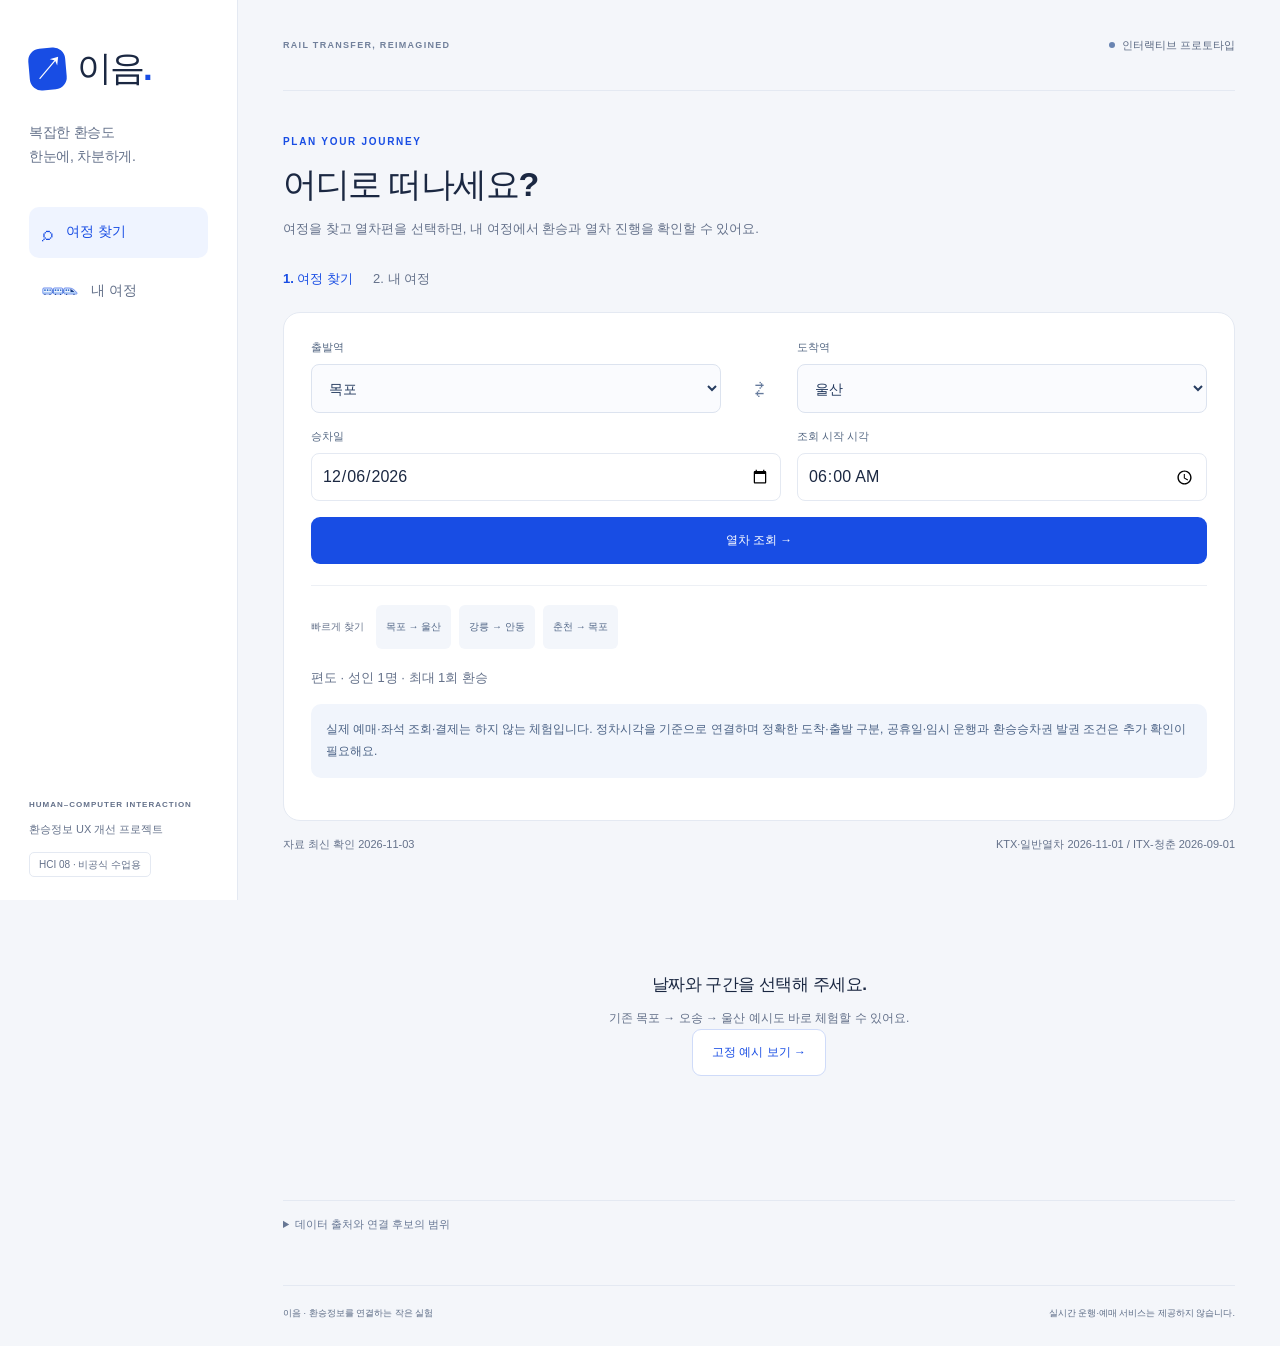
==== index.html @ 61025015 "Add rail transfer UX prototype" ====
<!doctype html>
<html lang="ko">
<head>
  <meta charset="utf-8">
  <meta name="viewport" content="width=device-width, initial-scale=1">
  <meta name="theme-color" content="#184de4">
  <title>이음 · 환승을 한눈에</title>
  <link rel="stylesheet" href="styles.css?v=20261103-gap-row">
</head>
<body>
  <a class="skip-link" href="#main">본문으로 건너뛰기</a>
  <div class="app-shell">
    <aside class="sidebar">
      <a class="brand" href="#search" aria-label="이음 여정 찾기 홈">
        <span class="brand-mark" aria-hidden="true">↗</span><span>이음<span class="brand-dot">.</span></span>
      </a>
      <p class="brand-description">복잡한 환승도<br>한눈에, 차분하게.</p>
      <nav class="navigation" aria-label="주요 메뉴">
        <a href="#search" data-nav="search"><span aria-hidden="true">⌕</span> 여정 찾기</a>
        <a href="#journey" data-nav="journey"><img class="train-nav-icon" src="assets/train.svg" alt="" width="36" height="18"> 내 여정</a>
      </nav>
      <div class="sidebar-footer"><span class="small-label">HUMAN–COMPUTER INTERACTION</span><p>환승정보 UX 개선 프로젝트</p><span class="project-tag">HCI 08 · 비공식 수업용</span></div>
    </aside>
    <div class="workspace">
      <header class="topbar"><span>RAIL TRANSFER, REIMAGINED</span><span class="prototype-label"><i aria-hidden="true"></i> 인터랙티브 프로토타입</span></header>
      <main id="main" tabindex="-1"></main>
      <footer class="page-footer"><span>이음 · 환승정보를 연결하는 작은 실험</span><span>실시간 운행·예매 서비스는 제공하지 않습니다.</span></footer>
    </div>
  </div>
  <div id="announcements" class="sr-only" role="status" aria-live="polite" aria-atomic="true"></div>
  <noscript><p>이 프로토타입은 JavaScript를 켜야 사용할 수 있습니다.</p></noscript>
  <script type="module" src="app.mjs?v=20261103-centered"></script>
</body>
</html>
---- styles.css ----
@charset "UTF-8";
:root{font-family:-apple-system,BlinkMacSystemFont,"Apple SD Gothic Neo","Noto Sans KR",sans-serif;color:#1b2842;background:#f4f6fa;font-synthesis:none;--blue:#184de4;--muted:#64718a;--border:#e4e9f2;--soft:#eff4ff}
*{box-sizing:border-box}body{margin:0}button,input,select{font:inherit}button,a,select{-webkit-tap-highlight-color:transparent}button,a{touch-action:manipulation}a{color:inherit;text-decoration:none}button{cursor:pointer}button:disabled,select:disabled{cursor:wait;opacity:.55}button:focus-visible,a:focus-visible,select:focus-visible,summary:focus-visible{outline:3px solid #eea321;outline-offset:4px}button{border:0}h1,h2,h3,p{margin:0}h1,h2,h3{word-break:keep-all}p{line-height:1.7}main:focus{outline:none}.sr-only{position:absolute;width:1px;height:1px;overflow:hidden;clip:rect(0,0,0,0);white-space:nowrap}.skip-link{position:fixed;left:12px;top:-100px;background:#fff;padding:14px;z-index:10}.skip-link:focus{top:12px}.app-shell{max-width:1600px;margin:auto;display:grid;grid-template-columns:238px minmax(0,1fr);min-height:100vh}.sidebar{padding:45px 29px 28px;background:#fff;border-right:1px solid var(--border);display:flex;flex-direction:column;position:sticky;top:0;height:100vh}.brand{display:flex;align-items:center;gap:11px;font-size:35px;font-weight:850;letter-spacing:-2px;width:max-content}.brand-mark{display:grid;place-items:center;background:var(--blue);color:white;width:37px;height:42px;border-radius:12px;font-size:32px;transform:rotate(-5deg);font-weight:500}.brand-dot{color:var(--blue)}.brand-description{color:var(--muted);font-size:14px;margin:29px 0 38px;letter-spacing:-.3px}.navigation{display:grid;gap:9px}.navigation a{display:flex;align-items:center;gap:13px;font-size:14px;font-weight:650;padding:15px 13px;border-radius:10px;min-height:49px;white-space:nowrap;color:#64718a}.navigation a span{font-size:21px;line-height:1}.navigation a[aria-current]{background:var(--soft);color:var(--blue)}.navigation a:hover{background:#f5f7fc}.sidebar-footer{margin-top:auto}.small-label{font-size:11px;letter-spacing:1.3px;font-weight:650;color:var(--muted)}.sidebar-footer .small-label{font-size:8px;letter-spacing:1px}.sidebar-footer p{font-size:11px;margin:9px 0 15px;color:var(--muted)}.project-tag{font-size:10px;padding:6px 9px;border:1px solid var(--border);border-radius:5px;color:var(--muted)}.workspace{padding:0 45px;min-width:0}.topbar{height:91px;display:flex;justify-content:space-between;align-items:center;border-bottom:1px solid var(--border);font-size:9px;font-weight:650;letter-spacing:1.3px;color:#71809b}.prototype-label{display:flex;align-items:center;gap:7px;letter-spacing:0;font-size:11px;color:#5c6a83;font-weight:500}.prototype-label i{height:6px;width:6px;background:#6984b1;border-radius:50%}main{padding:42px 0 35px;max-width:1100px;margin:auto}.eyebrow{font-size:10px;letter-spacing:1.7px;color:var(--blue);font-weight:750;margin-bottom:12px}h1{font-size:34px;font-weight:750;letter-spacing:-1.5px;line-height:1.3}.page-heading>p:last-child{font-size:13px;color:var(--muted);margin-top:12px}.page-heading{margin-bottom:30px}.scenario-bar{background:#eaf0ff;border:1px solid #dfe7ff;padding:13px 17px;border-radius:12px;display:flex;justify-content:space-between;align-items:center;gap:12px;margin-bottom:24px}.scenario-bar>div:first-child{display:flex;gap:8px;align-items:center}.scenario-bar strong{font-size:12px;font-weight:650;white-space:nowrap}.scenario-help{font-size:10px;color:#5f719c}.scenario-dot{width:6px;height:6px;border-radius:100%;background:var(--blue)}.segmented{display:flex;gap:4px;background:#dfe7fb;border-radius:8px;padding:4px;flex-shrink:0}.segmented button{font-size:11px;min-height:35px;padding:8px 13px;color:#536583;background:transparent;border-radius:6px;white-space:nowrap}.segmented button[aria-pressed=true]{background:#fff;box-shadow:0 1px 4px #172e6812;color:var(--blue);font-weight:700}.journey-layout{display:grid;grid-template-columns:minmax(0,1.9fr) minmax(235px,1fr);gap:22px;align-items:start}.card{background:#fff;border:1px solid var(--border);border-radius:17px;padding:27px}.card-top{display:flex;justify-content:space-between;align-items:center;gap:10px}.badge{display:inline-flex;align-items:center;min-height:25px;font-size:10px;font-weight:650;border-radius:5px;padding:5px 8px;line-height:1.3}.badge-blue{background:#edf3ff;color:var(--blue)}.badge-neutral{background:#f0f3f7;color:#5a6981}.badge-amber{color:#8b5700;background:#fff3d8}.muted{color:var(--muted)}.small{font-size:11px}.journey-title{margin-top:29px}.journey-title h2{font-size:29px;letter-spacing:-1px;font-weight:750;display:flex;gap:17px;align-items:center}.journey-title h2 span{font-size:23px;font-weight:400;color:#9baac4}.journey-title p{font-size:12px;color:var(--muted);margin-top:7px}.rail-progress{display:flex;justify-content:space-between;position:relative;margin:34px 4px 0;height:82px}.rail-track,.rail-complete{position:absolute;left:6%;right:6%;height:3px;background:#e4eaf5;top:32px}.rail-complete{right:21%;background:var(--blue)}.rail-stop{position:relative;width:15%;display:flex;flex-direction:column;align-items:center;gap:10px;font-size:10px;color:#64718a}.rail-stop span{white-space:nowrap;font-variant-numeric:tabular-nums}.rail-stop i{width:9px;height:9px;background:#fff;border:2px solid #c6d0e4;border-radius:50%;z-index:1}.rail-stop.done i{background:var(--blue);border-color:var(--blue)}.rail-stop.current i{box-shadow:0 0 0 5px #e2ebff}.rail-stop strong{color:#526079;font-size:11px;font-weight:600}.moving-train{position:absolute;top:20px;left:76%;background:var(--blue);color:white;display:grid;place-items:center;width:26px;height:26px;border:3px solid #fff;border-radius:50%;font-size:17px}.current-position{background:#f6f8fc;display:flex;align-items:center;justify-content:center;gap:7px;font-size:10px;padding:9px;border-radius:7px;color:#3c567e}.current-position>span:last-child{margin-left:9px;font-size:9px;color:#7c8aa2}.pulse{width:5px;height:5px;border-radius:50%;background:var(--blue)}.section-heading{display:flex;justify-content:space-between;align-items:center;gap:10px;margin-top:29px}.section-heading h3{font-size:14px}.time-comparison{display:grid;grid-template-columns:1fr auto 1fr;align-items:center;gap:17px;margin:24px 0}.time-comparison>div{display:flex;flex-direction:column}.time-comparison .small-label{font-size:10px;letter-spacing:0;color:#66768f}.time{font-size:34px;line-height:1.4;letter-spacing:-1px;font-weight:700;font-variant-numeric:tabular-nums;margin-top:4px}.time-divider{font-size:20px;color:#a1aec4}.time-caption,.change-label{font-size:9px;color:#77839a;white-space:nowrap}.changed{color:#a56504}.change-label{color:#97631b}.gap-panel{background:var(--soft);border-radius:11px;padding:18px 16px;display:flex;align-items:center;justify-content:space-between;gap:9px}.gap-panel>div>span{font-size:12px;color:#264fbb;font-weight:650}.gap-panel p{font-size:9px;color:#6178a6;margin-top:5px}.gap-panel>strong{font-size:38px;font-weight:750;color:var(--blue);line-height:1.2;letter-spacing:-1.5px;white-space:nowrap;font-variant-numeric:tabular-nums}.gap-panel small{font-size:13px;margin-left:3px;font-weight:550}.inline-info{display:flex;gap:9px;align-items:flex-start;margin:18px 0 22px;color:#61718c}.inline-info>span{font-size:15px;line-height:1.65}.inline-info p{font-size:10px;line-height:1.8}.button{display:inline-flex;justify-content:center;align-items:center;gap:15px;border-radius:9px;font-size:12px;font-weight:600;min-height:47px;padding:13px 19px;transition:background .15s}.button.primary{background:var(--blue);color:white}.button.primary:hover{background:#123fbd}.button.outline{background:#fff;color:var(--blue);border:1px solid #cfdbf9}.button.outline:hover{background:var(--soft)}.button>span[aria-hidden]{font-size:17px}.wide{width:100%}.data-note{font-size:9px;color:#78859b;text-align:center;margin-top:13px}.journey-aside{display:grid;gap:20px}.next-card{position:relative;overflow:hidden;padding:26px 23px}.next-icon{color:var(--blue);background:#edf3ff;width:42px;height:42px;border-radius:13px;display:grid;place-items:center;font-size:28px;margin:22px 0 17px}.next-card h2,.explore-card h2{font-size:21px;line-height:1.5;letter-spacing:-.7px;font-weight:700}.next-card>p{font-size:11px;margin:13px 0 22px;color:var(--muted)}.fact-row{display:flex;justify-content:space-between;font-size:11px;padding:12px 0;border-top:1px solid #edf0f6;gap:8px}.fact-row>span{color:var(--muted)}.fact-row strong{font-size:11px;color:#344666;white-space:nowrap}.fact-row small{font-size:9px;color:var(--muted);font-weight:400}.text-link{display:inline-flex;align-items:center;font-size:11px;color:var(--blue);font-weight:650;min-height:42px}.text-link:hover{text-decoration:underline}.next-card>.text-link{margin-top:7px}.explore-card{background:#e9eef8;border-radius:15px;padding:25px 23px}.explore-card .small-label{font-size:8px;letter-spacing:1.2px;color:#60769d}.explore-card h2{margin:13px 0 10px;font-size:19px}.explore-card p{font-size:11px;color:#5e7192;margin-bottom:19px}.explore-card .button{font-size:11px;width:100%;background:transparent;border-color:#c4d0e6}.page-footer{border-top:1px solid var(--border);display:flex;justify-content:space-between;gap:12px;padding:21px 0 25px;font-size:9px;color:#7d8aa0}.back-link{display:inline-flex;align-items:center;min-height:40px;color:#60718e;font-size:12px;margin:-15px 0 19px}.back-link:hover{color:var(--blue)}.detail-layout{display:grid;grid-template-columns:minmax(0,1.45fr) minmax(275px,1fr);gap:22px;align-items:start}.detail-layout>aside{display:grid;gap:20px}.detail-title{font-size:24px;letter-spacing:-1px;margin:25px 0 9px}.detail-title span{color:#a7b5ca;margin:0 8px}.platform-path{display:flex;flex-direction:column;gap:12px;background:#f8faff;border-radius:11px;padding:24px;margin:25px 0}.platform-path>div{display:grid;grid-template-columns:31px 1fr;column-gap:12px;align-items:center}.platform-path>div>span{font-size:10px;border:1px solid #cddbf8;border-radius:50%;display:grid;place-items:center;width:30px;height:30px;grid-row:span 2;color:var(--blue);background:white}.platform-path strong{font-size:13px}.platform-path small{font-size:10px;margin-top:4px;color:var(--muted)}.path-arrow{font-size:13px;color:#a8bbdf;margin-left:11px}.movement-heading{display:flex;justify-content:space-between;align-items:center;margin-bottom:13px}.movement-heading h3{font-size:14px}.movement-options{width:max-content;margin-bottom:15px}.movement-options button{min-height:38px}.movement-panel{background:#f4f6fa;border:1px solid #e2e8f2;border-radius:11px;padding:17px;display:flex;align-items:flex-start;gap:12px;margin-bottom:25px}.movement-panel.known{background:#f0f5ff;border-color:#dae5ff}.movement-symbol{border:1px solid #a6b4ca;border-radius:50%;display:grid;place-items:center;width:23px;height:23px;flex-shrink:0;font-size:13px;color:#657998}.movement-panel strong{font-size:13px}.movement-panel p{font-size:11px;color:var(--muted);margin-top:7px}.compact-time h2{font-size:15px}.compact-time .time{font-size:30px}.compact-time .gap-panel{flex-wrap:wrap}.compact-time .gap-panel>strong{font-size:32px}.facility-card h2{font-size:20px;margin:15px 0 12px;line-height:1.45;letter-spacing:-.5px}.facility-card>p{font-size:11px;color:var(--muted)}.checklist{list-style:none;padding:0;margin:20px 0;font-size:11px;color:#4b5e7c;display:grid;gap:14px}.checklist li:before{content:'·';color:var(--blue);font-weight:900;margin-right:9px}.facility-card .facility-note{font-size:10px;background:#f5f7fb;padding:12px;border-radius:7px}.network-intro{display:flex;align-items:center;gap:12px;margin-bottom:22px}.network-intro p{font-size:11px;color:var(--muted)}.network-number{margin-left:auto;font-size:26px;font-weight:750;white-space:nowrap;letter-spacing:-1px}.network-number small{font-size:11px;margin-left:5px;font-weight:500;letter-spacing:0;color:var(--muted)}.search-card{padding:26px}.search-card form{display:grid;grid-template-columns:minmax(0,1fr) 40px minmax(0,1fr) 135px;gap:12px;align-items:end}.station-field label{display:block;font-size:11px;font-weight:650;margin-bottom:9px;color:#566984}.station-field select{width:100%;min-height:49px;padding:10px 32px 10px 13px;border:1px solid #dce3ef;border-radius:8px;background:#fafbfe;color:#263c60;font-size:14px}.swap-button{height:46px;font-size:22px;color:#657a9c;background:none;border-radius:8px}.swap-button:hover{background:var(--soft)}.search-button{min-height:49px}.quick-routes{display:flex;gap:8px;align-items:center;flex-wrap:wrap;margin-top:21px;padding-top:19px;border-top:1px solid #edf0f5}.quick-routes>span{font-size:10px;color:var(--muted);margin-right:4px}.quick-routes button{min-height:35px;border-radius:6px;background:#f3f6fb;padding:8px 10px;font-size:10px;color:#526787}.quick-routes button:hover{background:#eaf0ff}.form-error{font-size:12px;color:#b12e37}.form-error:not(:empty){margin-top:17px}.search-empty{display:flex;flex-direction:column;align-items:center;justify-content:center;min-height:290px;text-align:center;padding:35px 15px}.search-empty>span{font-size:43px;color:#94a9cf;margin-bottom:15px}.search-empty h2{font-size:17px;font-weight:650;letter-spacing:-.5px}.search-empty p{font-size:12px;color:var(--muted);margin-top:12px}.source-info{border-top:1px solid var(--border);margin-top:30px;color:#677794;font-size:11px}.source-info summary{cursor:pointer;min-height:49px;padding:16px 0;font-weight:550}.source-info>div{padding:2px 0 15px;display:grid;gap:12px}.source-info a{color:var(--blue);text-decoration:underline}.loading-state{min-height:260px;display:grid;place-items:center;font-size:13px;color:var(--muted)}.load-error{margin-top:24px}.load-error h2{font-size:19px}.load-error p{font-size:12px;color:var(--muted);margin:15px 0}.results-heading{display:flex;justify-content:space-between;align-items:center;margin:30px 0 18px;gap:12px}.results-heading h2{font-size:17px}.results-heading h2 span{color:var(--blue);margin-left:5px}.results-heading p{font-size:10px;color:var(--muted)}#results{scroll-margin-top:20px}.result-grid{display:grid;grid-template-columns:1fr 1fr;gap:16px}.result-card{background:white;border:1px solid var(--border);border-radius:13px;padding:21px}.result-meta{display:flex;align-items:center;justify-content:space-between;gap:8px}.verification{font-size:10px;color:#758198}.result-path{display:flex;gap:12px;align-items:center;margin:23px 0 16px;min-height:42px}.result-path>strong{font-size:17px;letter-spacing:-.5px}.result-path>span{color:#aab8ce}.result-path .transfer-station{color:var(--blue);font-size:16px;position:relative}.transfer-station small{display:block;font-size:9px;font-weight:500;margin-top:5px;color:#7386ad}.result-lines{font-size:10px;color:#536d98}.result-lines span{margin:0 5px;color:#a3b0c6}.result-bottom{display:flex;justify-content:space-between;gap:8px;align-items:center;border-top:1px solid #edf1f8;margin-top:15px;padding-top:7px}.result-bottom>span{font-size:9px;color:#7a8aa4}.load-more{display:flex;margin:25px auto 0}.load-more span{font-size:10px;color:var(--muted);font-weight:400}.candidate-banner{background:#eaf0ff;border:1px solid #dce6ff;border-radius:12px;padding:20px;margin-bottom:24px}.candidate-banner>strong{font-size:12px;color:#526990;margin-left:12px}.candidate-banner>p{font-size:11px;color:#61759a;margin-top:10px}.candidate-legs{max-width:760px}.candidate-leg .section-heading{margin-top:0}.candidate-leg h2{font-size:22px}.leg-endpoints{display:flex;gap:25px;align-items:center;margin:25px 0}.leg-endpoints>div{display:flex;flex-direction:column;gap:8px;flex:1}.leg-endpoints>span{color:#b0bed3;font-size:23px}.leg-endpoints>div>span{font-size:10px;color:var(--muted)}.leg-endpoints strong{font-size:23px;letter-spacing:-.6px}.leg-endpoints time{font-size:18px;color:#446696;font-variant-numeric:tabular-nums}.stop-list{border-top:1px solid var(--border);font-size:12px}.stop-list summary{cursor:pointer;min-height:45px;padding:15px 0;color:#536b91}.stop-list ol{padding:0;list-style:none;border-left:2px solid #dce6f8;margin:9px 7px 25px}.stop-list li{position:relative;display:flex;justify-content:space-between;padding:8px 15px;font-size:11px}.stop-list li:before{content:'';height:6px;width:6px;border:2px solid #8ca9dc;border-radius:50%;background:white;position:absolute;left:-6px;top:12px}.stop-list li span{font-variant-numeric:tabular-nums;color:#6b7d98}.source-facts{font-size:10px;color:#76839a;margin:0;border-top:1px solid var(--border);padding-top:17px;display:grid;gap:9px}.source-facts>div{display:flex;gap:13px}.source-facts dt{flex-shrink:0;color:#5d6d88}.source-facts dd{margin:0;overflow-wrap:anywhere}.connection-divider{display:flex;align-items:center;gap:12px;padding:19px 25px;font-size:11px;color:#6c7f9e;flex-wrap:wrap}.connection-divider>span:first-child{font-size:20px;color:#90a7cd}.connection-divider strong{color:#416298}
@media(min-width:1450px){.workspace{padding:0 65px}main{padding-top:48px}.journey-layout{gap:26px}.card{padding:32px}.time{font-size:39px}.gap-panel>strong{font-size:44px}}
@media(max-width:1170px){.app-shell{grid-template-columns:195px minmax(0,1fr)}.sidebar{padding:37px 20px 25px}.workspace{padding:0 28px}.scenario-help{display:none}.journey-layout{grid-template-columns:minmax(0,1.8fr) minmax(205px,1fr);gap:16px}.card{padding:22px}.next-card,.explore-card{padding:23px 18px}.time{font-size:30px}.time-comparison{gap:12px}.time-caption,.change-label{font-size:8px}.gap-panel{padding:16px 13px}.gap-panel p{font-size:8px}.gap-panel>strong{font-size:34px}.journey-title h2{font-size:26px}.detail-layout{grid-template-columns:minmax(0,1.3fr) minmax(240px,1fr);gap:16px}.search-card form{grid-template-columns:minmax(0,1fr) 30px minmax(0,1fr)}.search-button{grid-column:1/-1}.network-intro{gap:9px}.network-intro p{font-size:10px}.result-card{padding:18px}.result-path{gap:8px}.result-path>strong{font-size:16px}.result-bottom{align-items:flex-start;flex-direction:column;gap:0}}
@media(max-width:900px){.journey-layout,.detail-layout{grid-template-columns:1fr}.journey-aside{grid-template-columns:1fr 1fr;gap:16px}.journey-title h2{font-size:29px}.time{font-size:39px}.time-caption,.change-label{font-size:10px}.time-comparison{gap:25px}.gap-panel p{font-size:10px}.gap-panel>strong{font-size:41px}.detail-layout>aside{grid-template-columns:1fr 1fr;align-items:start}.compact-time .time{font-size:25px}.compact-time .time-comparison{gap:8px}.compact-time .time-caption,.compact-time .change-label{white-space:normal;font-size:8px}.compact-time .gap-panel p{font-size:8px}.detail-title{font-size:26px}.network-intro{flex-wrap:wrap}.network-intro p{order:3;width:100%;font-size:11px}.network-number{font-size:24px}.page-footer{flex-direction:column;gap:5px}.result-grid{grid-template-columns:1fr}.result-bottom{flex-direction:row;align-items:center}.result-path{gap:20px}.result-path>strong{font-size:20px}}
@media(max-width:650px){.app-shell{display:block}.sidebar{position:static;height:auto;padding:22px 21px 0;border-right:0;border-bottom:1px solid var(--border)}.brand{font-size:29px;gap:9px}.brand-mark{width:29px;height:33px;border-radius:9px;font-size:25px}.brand-description,.sidebar-footer{display:none}.navigation{display:flex;gap:17px;margin-top:19px}.navigation a{padding:12px 1px 14px;border-radius:0;background:none!important;min-height:46px;font-size:12px;border-bottom:2px solid transparent;gap:7px}.navigation a[aria-current]{border-bottom-color:var(--blue)}.navigation a span{font-size:17px}.workspace{padding:0 19px}.topbar{height:50px;border-bottom:0;gap:10px}.topbar>span:first-child{font-size:7px;letter-spacing:.8px}.prototype-label{font-size:9px}.prototype-label i{width:5px;height:5px}main{padding:19px 0 28px}h1{font-size:29px;letter-spacing:-1.2px}.eyebrow{font-size:9px;margin-bottom:9px}.page-heading{margin-bottom:23px}.page-heading>p:last-child{font-size:12px;margin-top:10px}.scenario-bar{flex-direction:column;align-items:stretch;padding:14px;gap:12px;margin-bottom:18px}.scenario-bar>div:first-child{justify-content:flex-start}.scenario-bar strong{font-size:11px}.scenario-help{display:inline;font-size:9px;margin-left:auto}.scenario-bar .segmented{width:100%}.scenario-bar .segmented button{flex:1;min-height:38px;font-size:11px}.card{padding:22px 19px;border-radius:14px}.journey-layout{gap:18px}.journey-title{margin-top:23px}.journey-title h2{font-size:28px}.journey-title p{font-size:11px}.rail-progress{margin-top:29px}.rail-stop{font-size:9px}.rail-stop strong{font-size:10px}.section-heading{margin-top:25px}.section-heading h3{font-size:13px}.badge{font-size:9px}.time-comparison{gap:17px;margin:21px 0}.time{font-size:34px}.time-caption,.change-label{font-size:8px;white-space:normal}.time-comparison .small-label{font-size:10px}.gap-panel{padding:16px 13px}.gap-panel>div>span{font-size:11px}.gap-panel p{font-size:8px;max-width:190px}.gap-panel>strong{font-size:37px}.gap-panel small{font-size:12px}.inline-info{margin:16px 0 19px}.inline-info p{font-size:10px}.button{min-height:48px;font-size:12px}.data-note{font-size:8px;line-height:1.8}.journey-aside{grid-template-columns:1fr}.next-card{display:none}.explore-card{padding:22px;position:relative}.explore-card h2{font-size:19px}.explore-card h2 br{display:none}.explore-card p{font-size:11px}.explore-card .button{width:auto;min-height:44px}.page-footer{font-size:8px;padding-top:17px}.detail-layout>aside{grid-template-columns:1fr}.detail-title{font-size:22px;letter-spacing:-.8px}.detail-title span{margin:0 3px}.detail-layout{gap:18px}.compact-time .time{font-size:34px}.compact-time .time-comparison{gap:17px}.compact-time .gap-panel{flex-wrap:nowrap}.compact-time .gap-panel>strong{font-size:37px}.compact-time .time-caption,.compact-time .change-label{font-size:9px}.facility-card h2 br{display:none}.facility-card h2{font-size:19px}.platform-path{padding:21px;margin:21px 0}.back-link{margin:-8px 0 15px;min-height:40px;font-size:11px}.network-intro{margin-bottom:18px}.network-intro p{font-size:10px}.search-card{padding:19px 15px}.search-card form{gap:8px;grid-template-columns:minmax(0,1fr) 29px minmax(0,1fr)}.station-field select{padding-left:10px;font-size:13px}.quick-routes{gap:6px;margin-top:17px;padding-top:15px}.quick-routes>span{width:100%;margin-bottom:2px}.quick-routes button{font-size:10px;min-height:38px}.results-heading{margin-top:25px;align-items:flex-start}.results-heading h2{font-size:16px}.results-heading p{font-size:9px}.result-card{padding:20px 18px}.result-path{gap:14px}.result-path>strong{font-size:18px}.result-path .transfer-station{font-size:17px}.result-bottom>span{font-size:8px}.text-link{font-size:10px;min-height:44px}.search-empty{min-height:260px}.search-empty h2{font-size:16px}.search-empty p{font-size:11px}.source-info{font-size:10px}.source-info summary{line-height:1.7;min-height:48px}.candidate-banner{padding:17px}.candidate-banner>strong{display:block;margin:12px 0 0;font-size:11px}.candidate-banner>p{font-size:10px}.candidate-leg h2{font-size:21px}.leg-endpoints{gap:15px}.leg-endpoints strong{font-size:21px}.leg-endpoints time{font-size:15px}.leg-endpoints>div>span{font-size:9px}.connection-divider{padding:16px 13px;gap:9px;font-size:10px}.source-facts>div{flex-direction:column;gap:5px}.movement-options button{min-height:42px}}
.skip-link{opacity:0;pointer-events:none}.skip-link:focus{opacity:1;pointer-events:auto}
.gap-panel p,.data-note,.inline-info p,.time-caption,.change-label{font-size:11px}
.compact-time .gap-panel p,.compact-time .time-caption,.compact-time .change-label{font-size:11px}
.time-caption,.data-note,.verification,.result-bottom>span,.page-footer,.source-facts,.stop-list li span,.current-position>span:last-child{color:#5b6b85}
.gap-panel p{color:#526b98}
.segmented button,.scenario-bar .segmented button,.quick-routes button{min-height:44px}
@media(max-width:650px){.gap-panel p{max-width:180px}.scenario-help{display:none}.result-bottom>span{font-size:10px}.quick-routes button{font-size:11px}.quick-routes>span{font-size:11px}.source-info{font-size:11px}.current-position{font-size:11px}.current-position>span:last-child{font-size:10px}.rail-stop strong{font-size:11px}}
@media(prefers-reduced-motion:reduce){*,*:before,*:after{scroll-behavior:auto!important;transition:none!important}}

/* 오송역 공식 편의시설 자료 */
.facility-entry { margin: 0 0 16px; }
.next-card > .text-link { display: flex; }
.station-context { display:flex; align-items:center; justify-content:space-between; gap:20px; background:#eaf0ff; border:1px solid #dce6ff; border-radius:14px; padding:22px; }
.station-context p { font-size:11px; color:#526b91; margin-top:10px; }
.context-time { display:flex; align-items:center; gap:13px; flex-wrap:wrap; justify-content:flex-end; }
.context-time>span { font-size:11px; color:#526b91; }
.context-time strong { font-size:31px; color:var(--blue); letter-spacing:-1px; }
.context-time small { font-size:12px; margin-left:3px; }
.context-time a { font-size:11px; color:var(--blue); min-height:44px; display:flex; align-items:center; }
.facility-intro { margin:18px 0 24px; max-width:820px; }
.facility-controls { display:flex; align-items:center; justify-content:space-between; gap:18px; padding:17px 0; border-top:1px solid var(--border); border-bottom:1px solid var(--border); }
.facility-tabs { display:flex; gap:6px; flex-wrap:wrap; }
.facility-tabs button { background:transparent; color:#526783; border-radius:8px; min-height:44px; padding:10px 15px; font-size:12px; }
.facility-tabs button[aria-pressed=true] { background:var(--blue); color:white; font-weight:650; }
.floor-field { display:flex; align-items:center; gap:9px; flex-shrink:0; }
.floor-field label { font-size:12px; color:var(--muted); }
.floor-field select { min-height:44px; border:1px solid #d8e1f0; border-radius:8px; background:white; padding:8px 11px; font-size:12px; color:#354c71; }
.facility-results-header { display:flex; align-items:center; justify-content:space-between; gap:15px; margin:25px 0 17px; }
.facility-results-header h2 { font-size:17px; }
.facility-results-header h2 span { color:var(--blue); margin-left:7px; }
.facility-results-header>span { font-size:10px; color:#60718a; }
.facility-grid { display:grid; grid-template-columns:repeat(2,minmax(0,1fr)); gap:18px; }
.station-facility { display:flex; flex-direction:column; padding:24px; }
.facility-top { display:flex; align-items:center; justify-content:space-between; gap:12px; margin-bottom:19px; }
.facility-icon { width:39px; height:39px; border-radius:11px; background:#edf3ff; color:var(--blue); display:grid; place-items:center; font-size:24px; font-weight:600; }
.location-unknown .facility-icon { background:#f0f3f7; color:#677d9b; font-size:17px; }
.station-facility h2 { font-size:19px; letter-spacing:-.5px; }
.facility-location { font-size:13px; color:#264fbb; margin:9px 0 19px; font-weight:550; }
.location-unknown .facility-location { color:#5b6d89; font-weight:400; }
.facility-facts { display:grid; gap:12px; margin:0 0 18px; padding-top:17px; border-top:1px solid #edf0f7; font-size:11px; }
.facility-facts>div { display:grid; grid-template-columns:85px 1fr; gap:12px; }
.facility-facts dt { color:#5b6b85; }
.facility-facts dd { margin:0; line-height:1.7; color:#435773; }
.facility-extra { background:#f5f7fb; font-size:11px; color:#5b6b85; border-radius:8px; padding:12px; margin-bottom:17px; }
.facility-actions { display:flex; align-items:center; justify-content:space-between; gap:10px; margin-top:auto; }
.facility-actions .button { font-size:11px; min-height:44px; padding:10px 14px; }
.no-photo { font-size:11px; color:#64748c; }
.facility-checked { font-size:10px; color:#64748c; margin-top:15px; }
.additional-source { margin-top:5px; }
.facility-no-results { grid-column:1/-1; padding:40px 25px; text-align:center; }
.facility-no-results h2 { font-size:17px; margin-bottom:12px; }
.facility-no-results p { font-size:12px; color:var(--muted); }
#facility-photo { border:0; border-radius:17px; padding:29px; width:min(750px,calc(100vw - 32px)); max-height:90vh; overflow:auto; color:#1b2842; box-shadow:0 20px 90px #15274944; }
#facility-photo::backdrop { background:#14223c99; }
.photo-close { position:absolute; top:12px; right:12px; width:44px; height:44px; border-radius:50%; background:#edf1f9; color:#445d85; font-size:25px; }
#photo-title { font-size:23px; padding-right:35px; margin:12px 0 9px; }
.photo-location { font-size:13px; color:#526b91; }
.facility-photo-image { min-height:150px; background:#f4f6fa; border-radius:10px; padding:12px; display:grid; place-items:center; margin:20px 0 15px; }
.facility-photo-image img { max-width:100%; max-height:52vh; width:auto; height:auto; display:block; }
.facility-photo-image img[hidden] { display:none; }
.photo-caption,.photo-fallback { font-size:11px; color:#5b6b85; line-height:1.8; }
.photo-fallback[hidden] { display:none; }
#station-map { scroll-margin-top:20px; margin:0 0 30px; }
.map-heading { display:flex; align-items:center; justify-content:space-between; gap:12px; margin-bottom:20px; }
.map-heading .eyebrow { font-size:9px; margin-bottom:8px; }
.map-heading h2 { font-size:23px; letter-spacing:-.7px; }
.map-floor-tabs { display:flex; gap:8px; padding-bottom:15px; border-bottom:1px solid var(--border); }
.map-floor-tabs button { min-height:46px; min-width:65px; border-radius:9px; color:#435878; background:#edf1f8; font-weight:650; }
.map-floor-tabs button[aria-pressed=true] { color:white; background:var(--blue); }
.map-category-tabs { display:flex; flex-wrap:wrap; gap:7px; padding:12px 0; }
.map-category-tabs button { min-height:44px; border:1px solid #dbe3ef; border-radius:22px; padding:9px 15px; background:white; color:#52617a; font-size:12px; }
.map-category-tabs button[aria-pressed=true] { border-color:var(--blue); background:#edf3ff; color:var(--blue); font-weight:650; }
.map-toolbar { display:flex; flex-wrap:wrap; align-items:center; justify-content:space-between; gap:10px; margin:0 0 12px; }
.map-toolbar p { color:#66758c; font-size:12px; }
.map-toolbar strong { color:#243a61; }
.map-toolbar>div { display:flex; align-items:center; gap:7px; }
.map-toolbar button { min-width:44px; min-height:44px; background:#f0f3f9; color:#2b4571; border-radius:8px; font-size:22px; }
.map-toolbar button:last-child { font-size:11px; padding:8px 10px; }
.map-toolbar button:disabled { cursor:default; }
.map-toolbar span { font-size:12px; min-width:25px; text-align:center; color:#52617a; }
.photo-map-layout { display:grid; grid-template-columns:minmax(0,1.6fr) minmax(220px,1fr); gap:20px; align-items:start; }
.photo-map-viewport { width:100%; aspect-ratio:470 / 500; overflow:auto; border:1px solid #cfd9ea; border-radius:13px; background:#f7f9fd; position:relative; }
.photo-map-viewport:focus-visible { outline:3px solid #eea321; outline-offset:3px; }
.photo-map-canvas { aspect-ratio:470 / 500; position:relative; overflow:hidden; }
.station-schematic { display:block; width:100%; height:100%; pointer-events:none; }
.map-pin { position:absolute; transform:translate(-50%,-50%); border:3px solid white; border-radius:50% 50% 50% 8px; background:#1655db; color:white; width:44px; height:44px; min-width:44px; min-height:44px; box-shadow:0 2px 7px #10274b66; z-index:1; font-size:19px; display:grid; place-items:center; }
.map-pin span { pointer-events:none; }
.map-pin[aria-pressed=true] { background:#102f88; outline:4px solid #efb348; outline-offset:2px; z-index:3; }
.map-pin.is-cluster { border-radius:50%; background:#254266; font-size:18px; font-weight:750; }
.map-pin:not(.is-cluster) span { font-size:16px; font-weight:700; }
.map-pin-label { position:absolute; bottom:calc(100% + 10px); left:50%; transform:translateX(-50%); white-space:nowrap; background:#173c75; color:white; font-size:11px; padding:7px 10px; border-radius:6px; pointer-events:none; }
.map-caption { font-size:11px; color:#5b6b85; line-height:1.8; margin-top:11px; }
.map-selection { border:1px solid #dfe6f2; background:#f7f9fd; border-radius:13px; padding:20px; min-width:0; }
.map-selection h3 { margin:15px 0 12px; font-size:21px; letter-spacing:-.5px; }
.booking-steps { display:flex; flex-wrap:wrap; gap:20px; list-style:none; padding:0; margin:0 0 24px; font-size:13px; color:var(--muted); }
.booking-steps [aria-current] { color:var(--blue); font-weight:700; }
.booking-form { display:grid; grid-template-columns:minmax(0,1fr) 44px minmax(0,1fr); gap:16px; align-items:end; }
.booking-form .station-field:nth-of-type(3) { grid-column:1/3; }
.booking-form .station-field:nth-of-type(4) { grid-column:3; }
.booking-form>.button { grid-column:1/-1; }
.booking-form input { width:100%; min-width:0; min-height:48px; border:1px solid var(--border); border-radius:8px; padding:10px; font:inherit; color:var(--navy); background:white; }
.booking-passenger { margin-top:18px; font-size:13px; color:var(--muted); }
.booking-disclaimer { background:#f1f5fc; border-radius:10px; padding:15px; font-size:12px; line-height:1.8; color:#4c6386; margin:15px 0; }
.booking-source { display:flex; flex-wrap:wrap; justify-content:space-between; gap:10px; color:var(--muted); font-size:11px; margin:16px 0 28px; }
.booking-results { display:grid; grid-template-columns:repeat(2,minmax(0,1fr)); gap:18px; margin:18px 0; }
.booking-endpoints { display:grid; grid-template-columns:minmax(0,1fr) 80px minmax(0,1fr); width:100%; max-width:560px; gap:16px; align-items:center; margin:24px auto; }
.booking-endpoints>div { display:grid; gap:7px; text-align:center; justify-items:center; min-width:0; }
.booking-endpoints>div:last-child { text-align:center; }
.booking-endpoints time { font-size:27px; font-weight:700; color:#1d3b70; white-space:nowrap; font-variant-numeric:tabular-nums; }
.booking-endpoints strong { font-size:17px; }
.booking-endpoints>span { display:grid; gap:7px; text-align:center; color:var(--muted); font-size:11px; }
.booking-endpoints i { font-size:24px; font-style:normal; color:#96a9c6; }
.booking-endpoints small { color:var(--muted); }
.booking-trains { font-size:13px; color:#355d9c; margin:0 0 12px; }
.booking-result .button { margin-top:20px; }
.journey-actions { display:flex; flex-wrap:wrap; gap:12px; }
.journey-welcome { display:grid; grid-template-columns:minmax(0,1.15fr) minmax(0,1fr); gap:22px; }
.journey-welcome .card { min-width:0; margin:0; padding:32px; }
.welcome-start { background:linear-gradient(145deg,#fff 35%,#eaf1ff); display:flex; flex-direction:column; align-items:flex-start; }
.welcome-start h2 { font-size:34px; line-height:1.35; letter-spacing:-1.2px; margin:24px 0 16px; }
.welcome-start>p,.welcome-example>p { color:var(--muted); font-size:13px; line-height:1.9; }
.welcome-start .journey-actions { margin:24px 0 32px; }
.welcome-steps { list-style:none; display:grid; grid-template-columns:repeat(3,minmax(0,1fr)); width:100%; gap:14px; margin:auto 0 0; padding:22px 0 0; border-top:1px solid #d9e3f5; }
.welcome-steps li { display:grid; gap:9px; }
.welcome-steps span { color:var(--blue); font-size:12px; font-weight:700; }
.welcome-steps strong { font-size:13px; }
.welcome-steps small { color:var(--muted); font-size:10px; line-height:1.7; }
.welcome-example h2 { font-size:24px; letter-spacing:-.7px; margin:24px 0 10px; }
.welcome-example .card-top { flex-wrap:wrap; gap:10px; }
.welcome-route { display:flex; justify-content:space-between; position:relative; padding:0 0 55px; margin:30px 0 20px; }
.welcome-route:before { content:''; position:absolute; height:3px; background:#bed0f7; left:20px; right:20px; bottom:29px; }
.welcome-route>div { display:grid; gap:6px; text-align:center; position:relative; }
.welcome-route>div:after { content:''; width:10px; height:10px; border:3px solid var(--blue); border-radius:50%; background:white; position:absolute; bottom:-30px; left:50%; transform:translateX(-50%); }
.welcome-route strong { font-size:17px; }
.welcome-route small { color:var(--muted); font-size:11px; }
.welcome-route img { position:absolute; width:102px; height:30px; bottom:18px; left:21%; background:white; }
.welcome-delay { display:grid; gap:8px; padding:18px; margin:18px 0 22px; border-radius:12px; background:#f2f5fc; }
.welcome-delay>span { color:var(--muted); font-size:12px; }
.welcome-delay strong { color:#214b95; font-size:26px; }
.welcome-delay strong span { padding:0 10px; color:#98abc9; }
.welcome-delay small { color:var(--muted); font-size:11px; line-height:1.7; }
.welcome-features { display:grid; grid-template-columns:repeat(3,minmax(0,1fr)); gap:22px; margin-top:24px; }
.welcome-features article { border-top:2px solid #d6e1f7; padding:22px 8px; }
.welcome-features article>span { color:var(--blue); font-size:10px; letter-spacing:1px; font-weight:700; }
.welcome-features h2 { font-size:16px; margin:14px 0 9px; }
.welcome-features p { font-size:12px; color:var(--muted); line-height:1.8; }
.short-filter { display:flex; align-items:center; flex-wrap:wrap; gap:10px; min-height:48px; margin-top:18px; font-size:13px; cursor:pointer; }
.short-filter input { width:20px; height:20px; accent-color:var(--blue); }
.short-filter small { font-size:11px; color:var(--muted); }
@media(max-width:900px) { .journey-welcome { grid-template-columns:minmax(0,1fr); } }
@media(max-width:650px) {
  .journey-welcome { gap:18px; }
  .journey-welcome .card { padding:24px 20px; }
  .welcome-start h2 { font-size:29px; }
  .welcome-example h2 { font-size:22px; }
  .welcome-features { grid-template-columns:minmax(0,1fr); gap:0; }
  .welcome-features article { padding:20px 4px; }
  .welcome-steps { gap:9px; }
  .welcome-steps strong { font-size:12px; }
  .short-filter { font-size:12px; }
  .short-filter small { width:100%; padding-left:30px; }
}
.journey-transfer-notice { margin-bottom:24px; padding:20px; background:#eaf1ff; color:#21499a; border:1px solid #cddcfc; border-radius:12px; }
.journey-transfer-notice p { margin-top:8px; font-size:13px; line-height:1.7; }
.connection-start { background:transparent; min-height:44px; text-align:left; cursor:pointer; }
.short-transfer { color:#8a4c00; background:#fff2d8; padding:10px; border-radius:8px; font-size:12px; }
.clock-controls { margin-bottom:24px; }
.clock-controls .card-top { flex-wrap:wrap; gap:12px; }
#clock-label { color:#4d668b; font-size:13px; }
.clock-buttons { display:flex; flex-wrap:wrap; gap:8px; margin:20px 0; }
.clock-buttons .button { font-size:12px; }
.clock-buttons [aria-pressed=true] { background:#e6eeff; border-color:var(--blue); color:var(--blue); }
.clock-controls label { display:block; font-size:12px; color:var(--muted); }
#journey-clock { width:100%; min-height:44px; accent-color:var(--blue); }
.clock-controls .segmented { margin-top:20px; flex-wrap:wrap; }
.scheduled-summary { margin-bottom:20px; }
.scheduled-summary .card-top { flex-wrap:wrap; gap:10px; }
.scheduled-summary h2 { font-size:20px; line-height:1.6; }
.scheduled-summary .button { margin-top:18px; }
.journey-duration { display:grid; justify-items:center; gap:8px; margin:24px auto; padding:18px; max-width:640px; border-radius:10px; background:#f3f6fc; text-align:center; }
.journey-duration span { color:var(--muted); font-size:12px; }
.journey-duration strong { color:#1c3e79; font-size:24px; }
.journey-duration small { color:var(--muted); font-size:11px; }
.scheduled-summary .summary-facts { grid-template-columns:repeat(3,minmax(0,1fr)); max-width:680px; margin:20px auto; text-align:center; }
.transfer-example-note { max-width:680px; margin:18px auto; text-align:center; }
.summary-actions { justify-content:center; }
.selected-transfer-detail>p { max-width:680px; margin:18px auto; text-align:center; }
.selected-transfer-detail .summary-facts { grid-template-columns:repeat(2,minmax(0,1fr)); max-width:520px; margin:24px auto; text-align:center; }
.selected-transfer-detail .summary-facts>div:last-child { grid-column:auto; }
@media(max-width:650px) {
  .scheduled-summary .summary-facts { grid-template-columns:repeat(2,minmax(0,1fr)); }
  .scheduled-summary .summary-facts>div:last-child { grid-column:1/-1; }
}
.scheduled-transfer { display:grid; grid-template-columns:minmax(0,1fr) 24px minmax(0,1fr); align-items:center; gap:16px; max-width:640px; margin:25px auto; text-align:center; }
.scheduled-transfer>div { display:grid; gap:8px; justify-items:center; min-width:0; }
.scheduled-transfer>div:last-child { grid-column:1/-1; display:flex; align-items:center; justify-content:center; gap:12px; padding:12px; border-radius:8px; background:#f3f6fc; }
.scheduled-transfer span { color:var(--muted); font-size:12px; }
.scheduled-transfer strong { font-size:26px; color:#1c3e79; }
.scheduled-legs { display:grid; grid-template-columns:minmax(0,1fr); gap:20px; margin-bottom:25px; }
.scheduled-leg { min-width:0; }
.scheduled-leg .booking-endpoints { margin-top:26px; margin-bottom:30px; }
.scheduled-leg h2 { font-size:18px; }
.scheduled-rail-viewport { overflow-x:auto; width:100%; border-radius:8px; }
.scheduled-rail-viewport:focus-visible { outline:3px solid #eea321; outline-offset:3px; }
.scheduled-rail { --rail-inset:48px; height:134px; position:relative; margin-top:12px; }
.scheduled-track { position:absolute; left:var(--rail-inset); right:var(--rail-inset); top:74px; height:4px; background:#dde5f2; }
.scheduled-complete { position:absolute; left:var(--rail-inset); top:74px; height:4px; background:var(--blue); transition:width 1s linear; }
.scheduled-station { position:absolute; top:0; width:72px; text-align:center; transform:translateX(-50%); }
.scheduled-station strong { display:block; font-size:12px; white-space:nowrap; overflow:hidden; text-overflow:ellipsis; }
.scheduled-station time { display:block; font-size:11px; color:var(--muted); margin-top:7px; }
.scheduled-stop { position:absolute; left:50%; top:71px; width:10px; height:10px; border:2px solid #b3c4df; border-radius:50%; background:white; transform:translateX(-50%); }
.scheduled-station.done .scheduled-stop { background:var(--blue); border-color:var(--blue); }
.scheduled-train { position:absolute; top:60px; transform:translateX(-50%); background:white; color:var(--blue); border:2px solid var(--blue); border-radius:9px; width:84px; height:32px; display:grid; place-items:center; transition:left 1s linear; }
.scheduled-train small { position:absolute; top:calc(100% + 6px); left:var(--label-anchor,50%); transform:translateX(calc(-1 * var(--label-anchor,50%))); white-space:nowrap; font-size:10px; color:#365681; background:#eef3fb; border-radius:4px; padding:4px 7px; }
.scheduled-leg.is-current { border-color:#7ea3f5; box-shadow:0 0 0 2px #e2ebff; }
.scheduled-leg.is-current .scheduled-position { color:#184fbd; background:#eaf1ff; font-weight:650; }
.train-order { font-size:11px; color:var(--muted); margin-bottom:7px; }
.rail-explanation { margin:10px 0 12px; color:var(--muted); font-size:11px; line-height:1.7; }
.clock-mode-row { display:flex; align-items:center; flex-wrap:wrap; gap:12px; margin-top:18px; }
.clock-controls select { min-height:44px; padding:9px 12px; border:1px solid var(--border); border-radius:8px; background:white; color:#294e86; font:inherit; font-size:13px; max-width:100%; }
#clock-settings { margin-top:14px; }
#clock-settings summary { cursor:pointer; min-height:44px; padding:12px 0; color:#536e96; font-size:12px; }
.clock-buttons label { margin-left:5px; }
.scheduled-position { background:#f3f6fc; padding:12px; text-align:center; font-size:13px; color:#45638f; border-radius:8px; }
.is-seeking .scheduled-train,.is-seeking .scheduled-complete { transition:none; }
.journey-facility-preview h2 { font-size:20px; margin-bottom:20px; }
.journey-facility-preview>div { display:grid; grid-template-columns:1fr 1fr; gap:16px; }
.journey-facility-preview>div>a { display:grid; gap:10px; color:#244b89; font-size:13px; }
.journey-facility-preview img { width:100%; height:150px; object-fit:cover; border-radius:8px; background:#eef2f9; }
.journey-facility-preview span { color:var(--muted); font-size:12px; }
.journey-facility-preview>p { margin:20px 0; }
@media(max-width:700px) { .booking-results { grid-template-columns:1fr; } .booking-form { grid-template-columns:minmax(0,1fr) 44px minmax(0,1fr); gap:10px; } .booking-form .station-field:nth-of-type(3) { grid-column:1/3; } .booking-form .station-field:nth-of-type(4) { grid-column:3; } .booking-form input { font-size:12px; padding:8px; } .booking-result .card-top { flex-wrap:wrap; gap:10px; } .scheduled-transfer { gap:14px; } .scheduled-transfer strong { font-size:23px; } .journey-facility-preview img { height:100px; } }
@media(prefers-reduced-motion:reduce) { .scheduled-complete,.scheduled-train { transition:none; } }
.map-selection>p { font-size:12px; color:#566986; line-height:1.8; }
.map-selection>.button { margin-top:18px; font-size:12px; }
.map-selection>.text-link { display:flex; margin-top:10px; }
.map-selection .map-selection-note { font-size:11px; border-top:1px solid #dde5f1; padding-top:14px; margin-top:12px; }
.map-selection .map-no-photo { margin-top:18px; font-size:11px; }
.map-selection .map-nearby-label { font-size:11px; }
.map-nearby { display:flex; flex-wrap:wrap; gap:7px; margin:8px 0 16px; }
.map-nearby button { min-height:44px; background:white; border:1px solid #cad6e9; border-radius:7px; padding:8px 11px; font-size:11px; color:#3e587d; }
.map-nearby button[aria-pressed=true] { color:var(--blue); border-color:var(--blue); background:#edf3ff; }
.map-empty-icon { color:#8ca2c3; font-size:35px; }
.map-point-list { margin-top:17px; border-top:1px solid var(--border); }
.map-point-list summary { min-height:48px; cursor:pointer; padding:15px 0; color:#405e8b; font-size:12px; }
.map-point-list>div { display:grid; grid-template-columns:repeat(2,minmax(0,1fr)); gap:8px; }
.map-point-list button { display:flex; align-items:center; gap:10px; min-height:44px; text-align:left; color:#38547d; background:#f2f5fb; border:1px solid transparent; border-radius:8px; padding:10px 13px; font-size:12px; }
.map-point-list button[aria-pressed=true] { border-color:var(--blue); background:#eaf0ff; }
.map-point-list button>span { width:24px; font-weight:650; flex-shrink:0; }
.map-source { font-size:11px; color:#5b6b85; line-height:1.9; margin-top:18px; }
.map-source a { color:var(--blue); text-decoration:underline; display:inline-flex; align-items:center; min-height:44px; }
.map-unplaced { margin-top:16px; border-top:1px solid var(--border); padding-top:18px; }
.map-unplaced h3 { font-size:14px; }
.map-unplaced h3 span { display:block; margin-top:7px; font-size:11px; font-weight:400; color:var(--muted); }
.map-unplaced>div { display:flex; flex-wrap:wrap; gap:10px; margin-top:13px; }
.map-unplaced article { flex:1 1 200px; background:#f4f7fc; border-radius:9px; padding:15px; }
.map-unplaced strong { font-size:13px; }
.map-unplaced p { color:var(--muted); font-size:12px; margin:7px 0; }
.map-unplaced button { background:transparent; min-height:44px; }
@media(max-width:900px) { .photo-map-layout { grid-template-columns:1fr; } }
@media(max-width:650px) {
  .map-heading { align-items:flex-start; flex-direction:column; gap:10px; }
  .map-heading h2 { font-size:21px; }
  .map-floor-tabs { gap:6px; }
  .map-floor-tabs button { flex:1; min-width:0; }
  .map-category-tabs { gap:6px; }
  .map-category-tabs button { padding:8px 12px; font-size:11px; }
  .map-toolbar { gap:6px; }
  .map-toolbar>div { gap:5px; }
  .map-toolbar button:last-child { font-size:10px; padding:8px; }
  .map-selection { padding:18px; }
  .map-selection h3 { font-size:20px; }
  .map-point-list>div { grid-template-columns:1fr; }
}
.transfer-summary { margin-bottom:18px; border-top:4px solid var(--blue); }
.transfer-summary .card-top h2 { font-size:19px; }
.transfer-summary .time-comparison { max-width:680px; }
.transfer-summary .gap-panel { margin-bottom:20px; }
.summary-facts { display:grid; grid-template-columns:1fr 1fr 1.4fr; gap:18px; margin:0 0 20px; }
.summary-facts dt { color:var(--muted); font-size:12px; margin-bottom:7px; }
.summary-facts dd { margin:0; font-size:14px; font-weight:650; }
.summary-facts small { font-size:11px; color:var(--muted); font-weight:400; }
.summary-notice { background:#f4f6fa; border:1px solid var(--border); border-radius:9px; padding:15px; margin-bottom:18px; }
.summary-notice strong { display:block; font-size:14px; }
.summary-notice p { font-size:12px; color:#52617a; margin-top:6px; }
.summary-notice.is-delayed { background:#fff5df; border-color:#efce81; color:#764900; }
.journey-leg-label { display:flex; justify-content:space-between; gap:12px; align-items:center; font-size:12px; margin-top:26px; }
.journey-leg-label strong { color:var(--blue); }
.journey-leg-label>span { color:var(--muted); font-size:11px; }
.time-scaled { --rail-inset:44px; margin-top:23px; }
.time-scaled .rail-track { left:var(--rail-inset); right:var(--rail-inset); }
.time-scaled .rail-complete { left:var(--rail-inset); right:auto; }
.time-scaled .rail-stop { position:absolute; top:0; height:82px; gap:0; transform:translateX(-50%); }
.time-scaled .rail-stop i { position:absolute; top:29px; }
.time-scaled .rail-stop strong { position:absolute; top:47px; }
.time-scaled .moving-train { transform:translateX(-50%); }
.journey-transfer { display:flex; flex-wrap:wrap; align-items:center; gap:12px; padding:18px 0; margin-top:20px; border-top:1px solid var(--border); border-bottom:1px solid var(--border); }
.journey-transfer>span { color:var(--blue); font-size:25px; }
.journey-transfer strong { font-size:14px; }
.journey-transfer p { color:var(--muted); font-size:11px; margin-top:5px; }
.journey-transfer a { margin-left:auto; }
.next-leg-label strong { color:#52617a; }
.next-rail .rail-track { background:none; border-top:3px dashed #becce2; height:0; }
.next-rail .rail-stop i { background:white; border:3px solid #849bbf; }
.next-rail .rail-stop:first-of-type span { transform:translateX(5px); }
.next-rail .rail-stop span { white-space:nowrap; }
.next-train-status { position:absolute; top:17px; left:50%; transform:translateX(-50%); padding:7px 12px; border-radius:15px; background:#edf2fa; color:#526b90; font-size:11px; white-space:nowrap; }
.aside-title { font-size:21px; line-height:1.5; margin:15px 0; letter-spacing:-.5px; }
.journey-aside .card>.button { margin-top:20px; }
.facility-detail { margin-bottom:16px; font-size:12px; }
.facility-detail summary { cursor:pointer; min-height:44px; display:list-item; padding:12px 0; color:#425b86; }
.facility-detail .facility-facts { margin-top:5px; }
.station-facility .facility-location { margin-bottom:5px; }
@media(max-width:900px) {
  .facility-controls { flex-wrap:wrap; }
  .station-context { align-items:flex-start; }
  .context-time { max-width:140px; gap:5px 9px; }
}
@media(max-width:650px) {
  .navigation { gap:13px; }
  .navigation a { font-size:11px; gap:5px; }
  .station-context { display:block; padding:19px; }
  .context-time { max-width:none; justify-content:flex-start; margin-top:12px; gap:12px; }
  .context-time a { margin-left:auto; }
  .facility-intro p { font-size:11px; }
  .facility-controls { gap:12px; padding:13px 0; }
  .facility-tabs { width:100%; gap:2px; justify-content:space-between; }
  .facility-tabs button { padding:10px; font-size:11px; }
  .floor-field { margin-left:auto; }
  .facility-results-header>span { font-size:9px; }
  .facility-grid { grid-template-columns:1fr; gap:15px; }
  .summary-facts { grid-template-columns:1fr 1fr; gap:17px 10px; }
  .summary-facts>div:last-child { grid-column:1/-1; }
  .summary-facts dd { font-size:13px; }
  .transfer-summary .card-top h2 { font-size:17px; }
  .summary-notice strong { font-size:13px; }
  .summary-notice p { font-size:11px; }
  .journey-title h2 { font-size:25px; }
  .journey-title h2 span { margin:0 2px; }
  .station-facility { padding:22px; }
  #facility-photo { padding:23px 18px; }
  #photo-title { font-size:20px; }
}

.time-comparison,.transfer-summary .time-comparison { grid-template-columns:minmax(0,1fr) 32px minmax(0,1fr); max-width:560px; margin-inline:auto; }
.time-comparison>div { align-items:center; text-align:center; }
.train-icon { display:block; width:76px; height:24px; object-fit:contain; }
.train-nav-icon { flex-shrink:0; object-fit:contain; }
.moving-train { background:white; border:2px solid var(--blue); border-radius:8px; width:78px; height:30px; top:18px; }
.moving-train .train-icon { width:70px; height:22px; }
@media(max-width:600px) {
  .scheduled-transfer { gap:12px; }
}
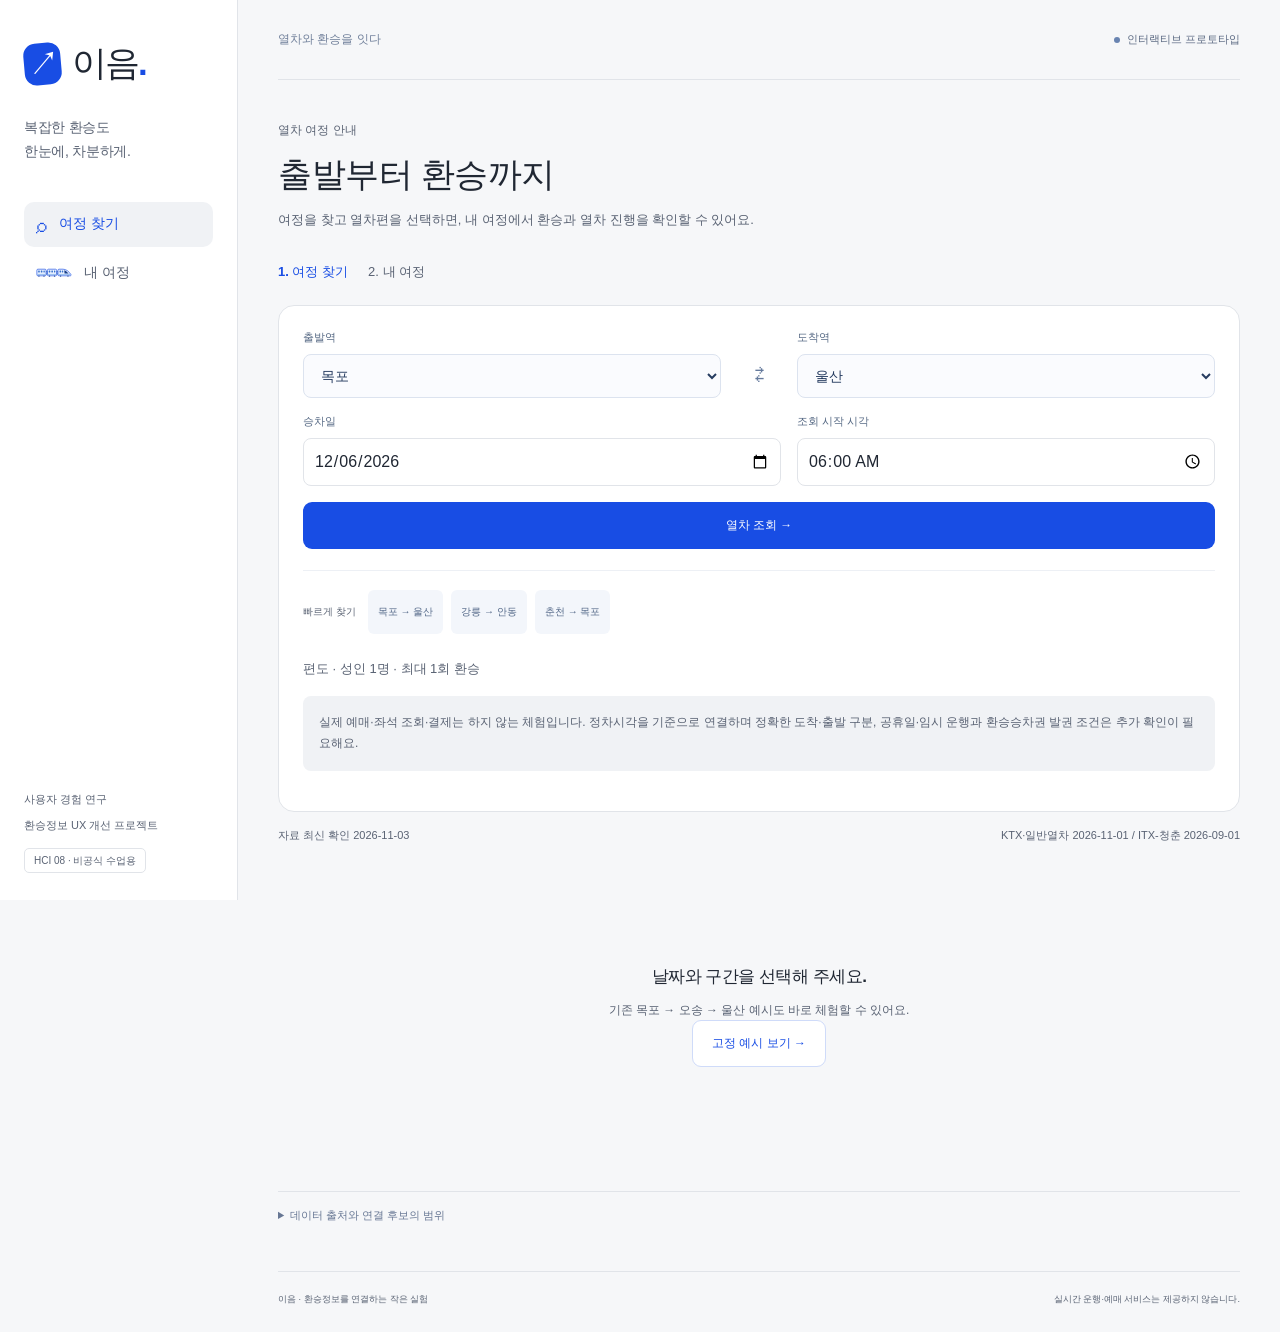
==== commit 07c7f041: "Polish Ieum interface with restrained type and neutral surfaces" ====
--- a/index.html
+++ b/index.html
@@ -5,7 +5,7 @@
   <meta name="viewport" content="width=device-width, initial-scale=1">
   <meta name="theme-color" content="#184de4">
   <title>이음 · 환승을 한눈에</title>
-  <link rel="stylesheet" href="styles.css?v=20261103-gap-row">
+  <link rel="stylesheet" href="styles.css?v=20261111-unslop">
 </head>
 <body>
   <a class="skip-link" href="#main">본문으로 건너뛰기</a>
@@ -19,16 +19,16 @@
         <a href="#search" data-nav="search"><span aria-hidden="true">⌕</span> 여정 찾기</a>
         <a href="#journey" data-nav="journey"><img class="train-nav-icon" src="assets/train.svg" alt="" width="36" height="18"> 내 여정</a>
       </nav>
-      <div class="sidebar-footer"><span class="small-label">HUMAN–COMPUTER INTERACTION</span><p>환승정보 UX 개선 프로젝트</p><span class="project-tag">HCI 08 · 비공식 수업용</span></div>
+      <div class="sidebar-footer"><span class="small-label">사용자 경험 연구</span><p>환승정보 UX 개선 프로젝트</p><span class="project-tag">HCI 08 · 비공식 수업용</span></div>
     </aside>
     <div class="workspace">
-      <header class="topbar"><span>RAIL TRANSFER, REIMAGINED</span><span class="prototype-label"><i aria-hidden="true"></i> 인터랙티브 프로토타입</span></header>
+      <header class="topbar"><span>열차와 환승을 잇다</span><span class="prototype-label"><i aria-hidden="true"></i> 인터랙티브 프로토타입</span></header>
       <main id="main" tabindex="-1"></main>
       <footer class="page-footer"><span>이음 · 환승정보를 연결하는 작은 실험</span><span>실시간 운행·예매 서비스는 제공하지 않습니다.</span></footer>
     </div>
   </div>
   <div id="announcements" class="sr-only" role="status" aria-live="polite" aria-atomic="true"></div>
   <noscript><p>이 프로토타입은 JavaScript를 켜야 사용할 수 있습니다.</p></noscript>
-  <script type="module" src="app.mjs?v=20261103-centered"></script>
+  <script type="module" src="app.mjs?v=20261111-unslop"></script>
 </body>
 </html>
--- a/styles.css
+++ b/styles.css
@@ -1,15 +1,15 @@
 @charset "UTF-8";
-:root{font-family:-apple-system,BlinkMacSystemFont,"Apple SD Gothic Neo","Noto Sans KR",sans-serif;color:#1b2842;background:#f4f6fa;font-synthesis:none;--blue:#184de4;--muted:#64718a;--border:#e4e9f2;--soft:#eff4ff}
-*{box-sizing:border-box}body{margin:0}button,input,select{font:inherit}button,a,select{-webkit-tap-highlight-color:transparent}button,a{touch-action:manipulation}a{color:inherit;text-decoration:none}button{cursor:pointer}button:disabled,select:disabled{cursor:wait;opacity:.55}button:focus-visible,a:focus-visible,select:focus-visible,summary:focus-visible{outline:3px solid #eea321;outline-offset:4px}button{border:0}h1,h2,h3,p{margin:0}h1,h2,h3{word-break:keep-all}p{line-height:1.7}main:focus{outline:none}.sr-only{position:absolute;width:1px;height:1px;overflow:hidden;clip:rect(0,0,0,0);white-space:nowrap}.skip-link{position:fixed;left:12px;top:-100px;background:#fff;padding:14px;z-index:10}.skip-link:focus{top:12px}.app-shell{max-width:1600px;margin:auto;display:grid;grid-template-columns:238px minmax(0,1fr);min-height:100vh}.sidebar{padding:45px 29px 28px;background:#fff;border-right:1px solid var(--border);display:flex;flex-direction:column;position:sticky;top:0;height:100vh}.brand{display:flex;align-items:center;gap:11px;font-size:35px;font-weight:850;letter-spacing:-2px;width:max-content}.brand-mark{display:grid;place-items:center;background:var(--blue);color:white;width:37px;height:42px;border-radius:12px;font-size:32px;transform:rotate(-5deg);font-weight:500}.brand-dot{color:var(--blue)}.brand-description{color:var(--muted);font-size:14px;margin:29px 0 38px;letter-spacing:-.3px}.navigation{display:grid;gap:9px}.navigation a{display:flex;align-items:center;gap:13px;font-size:14px;font-weight:650;padding:15px 13px;border-radius:10px;min-height:49px;white-space:nowrap;color:#64718a}.navigation a span{font-size:21px;line-height:1}.navigation a[aria-current]{background:var(--soft);color:var(--blue)}.navigation a:hover{background:#f5f7fc}.sidebar-footer{margin-top:auto}.small-label{font-size:11px;letter-spacing:1.3px;font-weight:650;color:var(--muted)}.sidebar-footer .small-label{font-size:8px;letter-spacing:1px}.sidebar-footer p{font-size:11px;margin:9px 0 15px;color:var(--muted)}.project-tag{font-size:10px;padding:6px 9px;border:1px solid var(--border);border-radius:5px;color:var(--muted)}.workspace{padding:0 45px;min-width:0}.topbar{height:91px;display:flex;justify-content:space-between;align-items:center;border-bottom:1px solid var(--border);font-size:9px;font-weight:650;letter-spacing:1.3px;color:#71809b}.prototype-label{display:flex;align-items:center;gap:7px;letter-spacing:0;font-size:11px;color:#5c6a83;font-weight:500}.prototype-label i{height:6px;width:6px;background:#6984b1;border-radius:50%}main{padding:42px 0 35px;max-width:1100px;margin:auto}.eyebrow{font-size:10px;letter-spacing:1.7px;color:var(--blue);font-weight:750;margin-bottom:12px}h1{font-size:34px;font-weight:750;letter-spacing:-1.5px;line-height:1.3}.page-heading>p:last-child{font-size:13px;color:var(--muted);margin-top:12px}.page-heading{margin-bottom:30px}.scenario-bar{background:#eaf0ff;border:1px solid #dfe7ff;padding:13px 17px;border-radius:12px;display:flex;justify-content:space-between;align-items:center;gap:12px;margin-bottom:24px}.scenario-bar>div:first-child{display:flex;gap:8px;align-items:center}.scenario-bar strong{font-size:12px;font-weight:650;white-space:nowrap}.scenario-help{font-size:10px;color:#5f719c}.scenario-dot{width:6px;height:6px;border-radius:100%;background:var(--blue)}.segmented{display:flex;gap:4px;background:#dfe7fb;border-radius:8px;padding:4px;flex-shrink:0}.segmented button{font-size:11px;min-height:35px;padding:8px 13px;color:#536583;background:transparent;border-radius:6px;white-space:nowrap}.segmented button[aria-pressed=true]{background:#fff;box-shadow:0 1px 4px #172e6812;color:var(--blue);font-weight:700}.journey-layout{display:grid;grid-template-columns:minmax(0,1.9fr) minmax(235px,1fr);gap:22px;align-items:start}.card{background:#fff;border:1px solid var(--border);border-radius:17px;padding:27px}.card-top{display:flex;justify-content:space-between;align-items:center;gap:10px}.badge{display:inline-flex;align-items:center;min-height:25px;font-size:10px;font-weight:650;border-radius:5px;padding:5px 8px;line-height:1.3}.badge-blue{background:#edf3ff;color:var(--blue)}.badge-neutral{background:#f0f3f7;color:#5a6981}.badge-amber{color:#8b5700;background:#fff3d8}.muted{color:var(--muted)}.small{font-size:11px}.journey-title{margin-top:29px}.journey-title h2{font-size:29px;letter-spacing:-1px;font-weight:750;display:flex;gap:17px;align-items:center}.journey-title h2 span{font-size:23px;font-weight:400;color:#9baac4}.journey-title p{font-size:12px;color:var(--muted);margin-top:7px}.rail-progress{display:flex;justify-content:space-between;position:relative;margin:34px 4px 0;height:82px}.rail-track,.rail-complete{position:absolute;left:6%;right:6%;height:3px;background:#e4eaf5;top:32px}.rail-complete{right:21%;background:var(--blue)}.rail-stop{position:relative;width:15%;display:flex;flex-direction:column;align-items:center;gap:10px;font-size:10px;color:#64718a}.rail-stop span{white-space:nowrap;font-variant-numeric:tabular-nums}.rail-stop i{width:9px;height:9px;background:#fff;border:2px solid #c6d0e4;border-radius:50%;z-index:1}.rail-stop.done i{background:var(--blue);border-color:var(--blue)}.rail-stop.current i{box-shadow:0 0 0 5px #e2ebff}.rail-stop strong{color:#526079;font-size:11px;font-weight:600}.moving-train{position:absolute;top:20px;left:76%;background:var(--blue);color:white;display:grid;place-items:center;width:26px;height:26px;border:3px solid #fff;border-radius:50%;font-size:17px}.current-position{background:#f6f8fc;display:flex;align-items:center;justify-content:center;gap:7px;font-size:10px;padding:9px;border-radius:7px;color:#3c567e}.current-position>span:last-child{margin-left:9px;font-size:9px;color:#7c8aa2}.pulse{width:5px;height:5px;border-radius:50%;background:var(--blue)}.section-heading{display:flex;justify-content:space-between;align-items:center;gap:10px;margin-top:29px}.section-heading h3{font-size:14px}.time-comparison{display:grid;grid-template-columns:1fr auto 1fr;align-items:center;gap:17px;margin:24px 0}.time-comparison>div{display:flex;flex-direction:column}.time-comparison .small-label{font-size:10px;letter-spacing:0;color:#66768f}.time{font-size:34px;line-height:1.4;letter-spacing:-1px;font-weight:700;font-variant-numeric:tabular-nums;margin-top:4px}.time-divider{font-size:20px;color:#a1aec4}.time-caption,.change-label{font-size:9px;color:#77839a;white-space:nowrap}.changed{color:#a56504}.change-label{color:#97631b}.gap-panel{background:var(--soft);border-radius:11px;padding:18px 16px;display:flex;align-items:center;justify-content:space-between;gap:9px}.gap-panel>div>span{font-size:12px;color:#264fbb;font-weight:650}.gap-panel p{font-size:9px;color:#6178a6;margin-top:5px}.gap-panel>strong{font-size:38px;font-weight:750;color:var(--blue);line-height:1.2;letter-spacing:-1.5px;white-space:nowrap;font-variant-numeric:tabular-nums}.gap-panel small{font-size:13px;margin-left:3px;font-weight:550}.inline-info{display:flex;gap:9px;align-items:flex-start;margin:18px 0 22px;color:#61718c}.inline-info>span{font-size:15px;line-height:1.65}.inline-info p{font-size:10px;line-height:1.8}.button{display:inline-flex;justify-content:center;align-items:center;gap:15px;border-radius:9px;font-size:12px;font-weight:600;min-height:47px;padding:13px 19px;transition:background .15s}.button.primary{background:var(--blue);color:white}.button.primary:hover{background:#123fbd}.button.outline{background:#fff;color:var(--blue);border:1px solid #cfdbf9}.button.outline:hover{background:var(--soft)}.button>span[aria-hidden]{font-size:17px}.wide{width:100%}.data-note{font-size:9px;color:#78859b;text-align:center;margin-top:13px}.journey-aside{display:grid;gap:20px}.next-card{position:relative;overflow:hidden;padding:26px 23px}.next-icon{color:var(--blue);background:#edf3ff;width:42px;height:42px;border-radius:13px;display:grid;place-items:center;font-size:28px;margin:22px 0 17px}.next-card h2,.explore-card h2{font-size:21px;line-height:1.5;letter-spacing:-.7px;font-weight:700}.next-card>p{font-size:11px;margin:13px 0 22px;color:var(--muted)}.fact-row{display:flex;justify-content:space-between;font-size:11px;padding:12px 0;border-top:1px solid #edf0f6;gap:8px}.fact-row>span{color:var(--muted)}.fact-row strong{font-size:11px;color:#344666;white-space:nowrap}.fact-row small{font-size:9px;color:var(--muted);font-weight:400}.text-link{display:inline-flex;align-items:center;font-size:11px;color:var(--blue);font-weight:650;min-height:42px}.text-link:hover{text-decoration:underline}.next-card>.text-link{margin-top:7px}.explore-card{background:#e9eef8;border-radius:15px;padding:25px 23px}.explore-card .small-label{font-size:8px;letter-spacing:1.2px;color:#60769d}.explore-card h2{margin:13px 0 10px;font-size:19px}.explore-card p{font-size:11px;color:#5e7192;margin-bottom:19px}.explore-card .button{font-size:11px;width:100%;background:transparent;border-color:#c4d0e6}.page-footer{border-top:1px solid var(--border);display:flex;justify-content:space-between;gap:12px;padding:21px 0 25px;font-size:9px;color:#7d8aa0}.back-link{display:inline-flex;align-items:center;min-height:40px;color:#60718e;font-size:12px;margin:-15px 0 19px}.back-link:hover{color:var(--blue)}.detail-layout{display:grid;grid-template-columns:minmax(0,1.45fr) minmax(275px,1fr);gap:22px;align-items:start}.detail-layout>aside{display:grid;gap:20px}.detail-title{font-size:24px;letter-spacing:-1px;margin:25px 0 9px}.detail-title span{color:#a7b5ca;margin:0 8px}.platform-path{display:flex;flex-direction:column;gap:12px;background:#f8faff;border-radius:11px;padding:24px;margin:25px 0}.platform-path>div{display:grid;grid-template-columns:31px 1fr;column-gap:12px;align-items:center}.platform-path>div>span{font-size:10px;border:1px solid #cddbf8;border-radius:50%;display:grid;place-items:center;width:30px;height:30px;grid-row:span 2;color:var(--blue);background:white}.platform-path strong{font-size:13px}.platform-path small{font-size:10px;margin-top:4px;color:var(--muted)}.path-arrow{font-size:13px;color:#a8bbdf;margin-left:11px}.movement-heading{display:flex;justify-content:space-between;align-items:center;margin-bottom:13px}.movement-heading h3{font-size:14px}.movement-options{width:max-content;margin-bottom:15px}.movement-options button{min-height:38px}.movement-panel{background:#f4f6fa;border:1px solid #e2e8f2;border-radius:11px;padding:17px;display:flex;align-items:flex-start;gap:12px;margin-bottom:25px}.movement-panel.known{background:#f0f5ff;border-color:#dae5ff}.movement-symbol{border:1px solid #a6b4ca;border-radius:50%;display:grid;place-items:center;width:23px;height:23px;flex-shrink:0;font-size:13px;color:#657998}.movement-panel strong{font-size:13px}.movement-panel p{font-size:11px;color:var(--muted);margin-top:7px}.compact-time h2{font-size:15px}.compact-time .time{font-size:30px}.compact-time .gap-panel{flex-wrap:wrap}.compact-time .gap-panel>strong{font-size:32px}.facility-card h2{font-size:20px;margin:15px 0 12px;line-height:1.45;letter-spacing:-.5px}.facility-card>p{font-size:11px;color:var(--muted)}.checklist{list-style:none;padding:0;margin:20px 0;font-size:11px;color:#4b5e7c;display:grid;gap:14px}.checklist li:before{content:'·';color:var(--blue);font-weight:900;margin-right:9px}.facility-card .facility-note{font-size:10px;background:#f5f7fb;padding:12px;border-radius:7px}.network-intro{display:flex;align-items:center;gap:12px;margin-bottom:22px}.network-intro p{font-size:11px;color:var(--muted)}.network-number{margin-left:auto;font-size:26px;font-weight:750;white-space:nowrap;letter-spacing:-1px}.network-number small{font-size:11px;margin-left:5px;font-weight:500;letter-spacing:0;color:var(--muted)}.search-card{padding:26px}.search-card form{display:grid;grid-template-columns:minmax(0,1fr) 40px minmax(0,1fr) 135px;gap:12px;align-items:end}.station-field label{display:block;font-size:11px;font-weight:650;margin-bottom:9px;color:#566984}.station-field select{width:100%;min-height:49px;padding:10px 32px 10px 13px;border:1px solid #dce3ef;border-radius:8px;background:#fafbfe;color:#263c60;font-size:14px}.swap-button{height:46px;font-size:22px;color:#657a9c;background:none;border-radius:8px}.swap-button:hover{background:var(--soft)}.search-button{min-height:49px}.quick-routes{display:flex;gap:8px;align-items:center;flex-wrap:wrap;margin-top:21px;padding-top:19px;border-top:1px solid #edf0f5}.quick-routes>span{font-size:10px;color:var(--muted);margin-right:4px}.quick-routes button{min-height:35px;border-radius:6px;background:#f3f6fb;padding:8px 10px;font-size:10px;color:#526787}.quick-routes button:hover{background:#eaf0ff}.form-error{font-size:12px;color:#b12e37}.form-error:not(:empty){margin-top:17px}.search-empty{display:flex;flex-direction:column;align-items:center;justify-content:center;min-height:290px;text-align:center;padding:35px 15px}.search-empty>span{font-size:43px;color:#94a9cf;margin-bottom:15px}.search-empty h2{font-size:17px;font-weight:650;letter-spacing:-.5px}.search-empty p{font-size:12px;color:var(--muted);margin-top:12px}.source-info{border-top:1px solid var(--border);margin-top:30px;color:#677794;font-size:11px}.source-info summary{cursor:pointer;min-height:49px;padding:16px 0;font-weight:550}.source-info>div{padding:2px 0 15px;display:grid;gap:12px}.source-info a{color:var(--blue);text-decoration:underline}.loading-state{min-height:260px;display:grid;place-items:center;font-size:13px;color:var(--muted)}.load-error{margin-top:24px}.load-error h2{font-size:19px}.load-error p{font-size:12px;color:var(--muted);margin:15px 0}.results-heading{display:flex;justify-content:space-between;align-items:center;margin:30px 0 18px;gap:12px}.results-heading h2{font-size:17px}.results-heading h2 span{color:var(--blue);margin-left:5px}.results-heading p{font-size:10px;color:var(--muted)}#results{scroll-margin-top:20px}.result-grid{display:grid;grid-template-columns:1fr 1fr;gap:16px}.result-card{background:white;border:1px solid var(--border);border-radius:13px;padding:21px}.result-meta{display:flex;align-items:center;justify-content:space-between;gap:8px}.verification{font-size:10px;color:#758198}.result-path{display:flex;gap:12px;align-items:center;margin:23px 0 16px;min-height:42px}.result-path>strong{font-size:17px;letter-spacing:-.5px}.result-path>span{color:#aab8ce}.result-path .transfer-station{color:var(--blue);font-size:16px;position:relative}.transfer-station small{display:block;font-size:9px;font-weight:500;margin-top:5px;color:#7386ad}.result-lines{font-size:10px;color:#536d98}.result-lines span{margin:0 5px;color:#a3b0c6}.result-bottom{display:flex;justify-content:space-between;gap:8px;align-items:center;border-top:1px solid #edf1f8;margin-top:15px;padding-top:7px}.result-bottom>span{font-size:9px;color:#7a8aa4}.load-more{display:flex;margin:25px auto 0}.load-more span{font-size:10px;color:var(--muted);font-weight:400}.candidate-banner{background:#eaf0ff;border:1px solid #dce6ff;border-radius:12px;padding:20px;margin-bottom:24px}.candidate-banner>strong{font-size:12px;color:#526990;margin-left:12px}.candidate-banner>p{font-size:11px;color:#61759a;margin-top:10px}.candidate-legs{max-width:760px}.candidate-leg .section-heading{margin-top:0}.candidate-leg h2{font-size:22px}.leg-endpoints{display:flex;gap:25px;align-items:center;margin:25px 0}.leg-endpoints>div{display:flex;flex-direction:column;gap:8px;flex:1}.leg-endpoints>span{color:#b0bed3;font-size:23px}.leg-endpoints>div>span{font-size:10px;color:var(--muted)}.leg-endpoints strong{font-size:23px;letter-spacing:-.6px}.leg-endpoints time{font-size:18px;color:#446696;font-variant-numeric:tabular-nums}.stop-list{border-top:1px solid var(--border);font-size:12px}.stop-list summary{cursor:pointer;min-height:45px;padding:15px 0;color:#536b91}.stop-list ol{padding:0;list-style:none;border-left:2px solid #dce6f8;margin:9px 7px 25px}.stop-list li{position:relative;display:flex;justify-content:space-between;padding:8px 15px;font-size:11px}.stop-list li:before{content:'';height:6px;width:6px;border:2px solid #8ca9dc;border-radius:50%;background:white;position:absolute;left:-6px;top:12px}.stop-list li span{font-variant-numeric:tabular-nums;color:#6b7d98}.source-facts{font-size:10px;color:#76839a;margin:0;border-top:1px solid var(--border);padding-top:17px;display:grid;gap:9px}.source-facts>div{display:flex;gap:13px}.source-facts dt{flex-shrink:0;color:#5d6d88}.source-facts dd{margin:0;overflow-wrap:anywhere}.connection-divider{display:flex;align-items:center;gap:12px;padding:19px 25px;font-size:11px;color:#6c7f9e;flex-wrap:wrap}.connection-divider>span:first-child{font-size:20px;color:#90a7cd}.connection-divider strong{color:#416298}
+:root{font-family:-apple-system,BlinkMacSystemFont,"Apple SD Gothic Neo","Noto Sans KR",sans-serif;color:#202733;background:#f6f7f9;font-synthesis:none;--blue:#184de4;--muted:#596273;--border:#e1e4e9;--soft:#f0f2f5}
+*{box-sizing:border-box}body{margin:0}button,input,select{font:inherit}button,a,select{-webkit-tap-highlight-color:transparent}button,a{touch-action:manipulation}a{color:inherit;text-decoration:none}button{cursor:pointer}button:disabled,select:disabled{cursor:wait;opacity:.55}button:focus-visible,a:focus-visible,select:focus-visible,summary:focus-visible{outline:3px solid #eea321;outline-offset:4px}button{border:0}h1,h2,h3,p{margin:0}h1,h2,h3{word-break:keep-all}p{line-height:1.7}main:focus{outline:none}.sr-only{position:absolute;width:1px;height:1px;overflow:hidden;clip:rect(0,0,0,0);white-space:nowrap}.skip-link{position:fixed;left:12px;top:-100px;background:#fff;padding:14px;z-index:10}.skip-link:focus{top:12px}.app-shell{max-width:1600px;margin:auto;display:grid;grid-template-columns:238px minmax(0,1fr);min-height:100vh}.sidebar{padding:40px 24px 32px;background:#fff;border-right:1px solid var(--border);display:flex;flex-direction:column;position:sticky;top:0;height:100vh}.brand{display:flex;align-items:center;gap:11px;font-size:35px;font-weight:850;letter-spacing:-2px;width:max-content}.brand-mark{display:grid;place-items:center;background:var(--blue);color:white;width:37px;height:42px;border-radius:12px;font-size:32px;transform:rotate(-5deg);font-weight:500}.brand-dot{color:var(--blue)}.brand-description{color:var(--muted);font-size:14px;margin:29px 0 38px;letter-spacing:-.3px}.navigation{display:grid;gap:4px}.navigation a{display:flex;align-items:center;gap:12px;font-size:14px;font-weight:500;padding:12px;border-radius:10px;min-height:44px;white-space:nowrap;color:var(--muted)}.navigation a span{font-size:21px;line-height:1}.navigation a[aria-current]{background:var(--soft);color:var(--blue)}.navigation a:hover{background:#f5f7fc}.sidebar-footer{margin-top:auto}.small-label{font-size:12px;letter-spacing:0;font-weight:500;color:var(--muted)}.sidebar-footer .small-label{font-size:11px;letter-spacing:0}.sidebar-footer p{font-size:11px;margin:9px 0 15px;color:var(--muted)}.project-tag{font-size:10px;padding:6px 9px;border:1px solid var(--border);border-radius:5px;color:var(--muted)}.workspace{padding:0 40px;min-width:0}.topbar{height:80px;display:flex;justify-content:space-between;align-items:center;border-bottom:1px solid var(--border);font-size:12px;font-weight:400;letter-spacing:0;color:#71809b}.prototype-label{display:flex;align-items:center;gap:7px;letter-spacing:0;font-size:11px;color:#5c6a83;font-weight:500}.prototype-label i{height:6px;width:6px;background:#6984b1;border-radius:50%}main{padding:40px 0 32px;max-width:1100px;margin:auto}.eyebrow{font-size:12px;letter-spacing:0;color:var(--muted);font-weight:500;margin-bottom:12px}h1{font-size:34px;font-weight:500;letter-spacing:-.5px;line-height:1.3}.page-heading>p:last-child{font-size:13px;color:var(--muted);margin-top:12px}.page-heading{margin-bottom:32px}.scenario-bar{background:var(--soft);border:1px solid #dfe7ff;padding:13px 17px;border-radius:12px;display:flex;justify-content:space-between;align-items:center;gap:12px;margin-bottom:24px}.scenario-bar>div:first-child{display:flex;gap:8px;align-items:center}.scenario-bar strong{font-size:12px;font-weight:600;white-space:nowrap}.scenario-help{font-size:10px;color:#5f719c}.scenario-dot{width:6px;height:6px;border-radius:100%;background:var(--blue)}.segmented{display:flex;gap:4px;background:var(--soft);border-radius:8px;padding:4px;flex-shrink:0}.segmented button{font-size:11px;min-height:35px;padding:8px 13px;color:#536583;background:transparent;border-radius:6px;white-space:nowrap}.segmented button[aria-pressed=true]{background:#fff;box-shadow:0 1px 4px #172e6812;color:var(--blue);font-weight:600}.journey-layout{display:grid;grid-template-columns:minmax(0,1.9fr) minmax(235px,1fr);gap:22px;align-items:start}.card{background:#fff;border:1px solid var(--border);border-radius:16px;padding:24px}.card-top{display:flex;justify-content:space-between;align-items:center;gap:10px}.badge{display:inline-flex;align-items:center;min-height:25px;font-size:10px;font-weight:600;border-radius:5px;padding:5px 8px;line-height:1.3}.badge-blue{background:#edf3ff;color:var(--blue)}.badge-neutral{background:#f0f3f7;color:#5a6981}.badge-amber{color:#8b5700;background:#fff3d8}.muted{color:var(--muted)}.small{font-size:11px}.journey-title{margin-top:29px}.journey-title h2{font-size:29px;letter-spacing:-1px;font-weight:600;display:flex;gap:17px;align-items:center}.journey-title h2 span{font-size:23px;font-weight:400;color:#9baac4}.journey-title p{font-size:12px;color:var(--muted);margin-top:7px}.rail-progress{display:flex;justify-content:space-between;position:relative;margin:34px 4px 0;height:82px}.rail-track,.rail-complete{position:absolute;left:6%;right:6%;height:3px;background:#e4eaf5;top:32px}.rail-complete{right:21%;background:var(--blue)}.rail-stop{position:relative;width:15%;display:flex;flex-direction:column;align-items:center;gap:10px;font-size:10px;color:var(--muted)}.rail-stop span{white-space:nowrap;font-variant-numeric:tabular-nums}.rail-stop i{width:9px;height:9px;background:#fff;border:2px solid #c6d0e4;border-radius:50%;z-index:1}.rail-stop.done i{background:var(--blue);border-color:var(--blue)}.rail-stop.current i{box-shadow:0 0 0 5px #e2ebff}.rail-stop strong{color:var(--muted);font-size:11px;font-weight:600}.moving-train{position:absolute;top:20px;left:76%;background:var(--blue);color:white;display:grid;place-items:center;width:26px;height:26px;border:3px solid #fff;border-radius:50%;font-size:17px}.current-position{background:#f6f8fc;display:flex;align-items:center;justify-content:center;gap:7px;font-size:10px;padding:9px;border-radius:7px;color:#3c567e}.current-position>span:last-child{margin-left:9px;font-size:9px;color:#7c8aa2}.pulse{width:5px;height:5px;border-radius:50%;background:var(--blue)}.section-heading{display:flex;justify-content:space-between;align-items:center;gap:10px;margin-top:29px}.section-heading h3{font-size:14px}.time-comparison{display:grid;grid-template-columns:1fr auto 1fr;align-items:center;gap:17px;margin:24px 0}.time-comparison>div{display:flex;flex-direction:column}.time-comparison .small-label{font-size:10px;letter-spacing:0;color:#66768f}.time{font-size:34px;line-height:1.4;letter-spacing:-1px;font-weight:600;font-variant-numeric:tabular-nums;margin-top:4px}.time-divider{font-size:20px;color:#a1aec4}.time-caption,.change-label{font-size:9px;color:#77839a;white-space:nowrap}.changed{color:#a56504}.change-label{color:#97631b}.gap-panel{background:var(--soft);border-radius:11px;padding:18px 16px;display:flex;align-items:center;justify-content:space-between;gap:9px}.gap-panel>div>span{font-size:12px;color:#264fbb;font-weight:600}.gap-panel p{font-size:9px;color:var(--muted);margin-top:5px}.gap-panel>strong{font-size:38px;font-weight:600;color:var(--blue);line-height:1.2;letter-spacing:-1.5px;white-space:nowrap;font-variant-numeric:tabular-nums}.gap-panel small{font-size:13px;margin-left:3px;font-weight:550}.inline-info{display:flex;gap:9px;align-items:flex-start;margin:18px 0 22px;color:#61718c}.inline-info>span{font-size:15px;line-height:1.65}.inline-info p{font-size:10px;line-height:1.8}.button{display:inline-flex;justify-content:center;align-items:center;gap:15px;border-radius:9px;font-size:12px;font-weight:600;min-height:47px;padding:13px 19px;transition:background .15s}.button.primary{background:var(--blue);color:white}.button.primary:hover{background:#123fbd}.button.outline{background:#fff;color:var(--blue);border:1px solid #cfdbf9}.button.outline:hover{background:var(--soft)}.button>span[aria-hidden]{font-size:17px}.wide{width:100%}.data-note{font-size:9px;color:#78859b;text-align:center;margin-top:13px}.journey-aside{display:grid;gap:20px}.next-card{position:relative;overflow:hidden;padding:26px 23px}.next-icon{color:var(--blue);background:#edf3ff;width:42px;height:42px;border-radius:13px;display:grid;place-items:center;font-size:28px;margin:22px 0 17px}.next-card h2,.explore-card h2{font-size:21px;line-height:1.5;letter-spacing:-.7px;font-weight:600}.next-card>p{font-size:11px;margin:13px 0 22px;color:var(--muted)}.fact-row{display:flex;justify-content:space-between;font-size:11px;padding:12px 0;border-top:1px solid #edf0f6;gap:8px}.fact-row>span{color:var(--muted)}.fact-row strong{font-size:11px;color:#344666;white-space:nowrap}.fact-row small{font-size:9px;color:var(--muted);font-weight:400}.text-link{display:inline-flex;align-items:center;font-size:11px;color:var(--blue);font-weight:600;min-height:42px}.text-link:hover{text-decoration:underline}.next-card>.text-link{margin-top:7px}.explore-card{background:var(--soft);border-radius:15px;padding:25px 23px}.explore-card .small-label{font-size:11px;letter-spacing:0;color:#60769d}.explore-card h2{margin:13px 0 10px;font-size:19px}.explore-card p{font-size:11px;color:#5e7192;margin-bottom:19px}.explore-card .button{font-size:11px;width:100%;background:transparent;border-color:#c4d0e6}.page-footer{border-top:1px solid var(--border);display:flex;justify-content:space-between;gap:12px;padding:21px 0 25px;font-size:9px;color:#7d8aa0}.back-link{display:inline-flex;align-items:center;min-height:40px;color:#60718e;font-size:12px;margin:-15px 0 19px}.back-link:hover{color:var(--blue)}.detail-layout{display:grid;grid-template-columns:minmax(0,1.45fr) minmax(275px,1fr);gap:22px;align-items:start}.detail-layout>aside{display:grid;gap:20px}.detail-title{font-size:24px;letter-spacing:-1px;margin:25px 0 9px}.detail-title span{color:#a7b5ca;margin:0 8px}.platform-path{display:flex;flex-direction:column;gap:12px;background:#f8faff;border-radius:11px;padding:24px;margin:25px 0}.platform-path>div{display:grid;grid-template-columns:31px 1fr;column-gap:12px;align-items:center}.platform-path>div>span{font-size:10px;border:1px solid #cddbf8;border-radius:50%;display:grid;place-items:center;width:30px;height:30px;grid-row:span 2;color:var(--blue);background:white}.platform-path strong{font-size:13px}.platform-path small{font-size:10px;margin-top:4px;color:var(--muted)}.path-arrow{font-size:13px;color:#a8bbdf;margin-left:11px}.movement-heading{display:flex;justify-content:space-between;align-items:center;margin-bottom:13px}.movement-heading h3{font-size:14px}.movement-options{width:max-content;margin-bottom:15px}.movement-options button{min-height:38px}.movement-panel{background:#f4f6fa;border:1px solid #e2e8f2;border-radius:11px;padding:17px;display:flex;align-items:flex-start;gap:12px;margin-bottom:25px}.movement-panel.known{background:#f0f5ff;border-color:#dae5ff}.movement-symbol{border:1px solid #a6b4ca;border-radius:50%;display:grid;place-items:center;width:23px;height:23px;flex-shrink:0;font-size:13px;color:#657998}.movement-panel strong{font-size:13px}.movement-panel p{font-size:11px;color:var(--muted);margin-top:7px}.compact-time h2{font-size:15px}.compact-time .time{font-size:30px}.compact-time .gap-panel{flex-wrap:wrap}.compact-time .gap-panel>strong{font-size:32px}.facility-card h2{font-size:20px;margin:15px 0 12px;line-height:1.45;letter-spacing:-.5px}.facility-card>p{font-size:11px;color:var(--muted)}.checklist{list-style:none;padding:0;margin:20px 0;font-size:11px;color:#4b5e7c;display:grid;gap:14px}.checklist li:before{content:'·';color:var(--blue);font-weight:900;margin-right:9px}.facility-card .facility-note{font-size:10px;background:#f5f7fb;padding:12px;border-radius:7px}.network-intro{display:flex;align-items:center;gap:12px;margin-bottom:22px}.network-intro p{font-size:11px;color:var(--muted)}.network-number{margin-left:auto;font-size:26px;font-weight:600;white-space:nowrap;letter-spacing:-1px}.network-number small{font-size:11px;margin-left:5px;font-weight:500;letter-spacing:0;color:var(--muted)}.search-card{padding:26px}.search-card form{display:grid;grid-template-columns:minmax(0,1fr) 40px minmax(0,1fr) 135px;gap:12px;align-items:end}.station-field label{display:block;font-size:11px;font-weight:600;margin-bottom:9px;color:#566984}.station-field select{width:100%;min-height:44px;padding:10px 32px 10px 13px;border:1px solid #dce3ef;border-radius:8px;background:#fafbfe;color:#263c60;font-size:14px}.swap-button{height:46px;font-size:22px;color:#657a9c;background:none;border-radius:8px}.swap-button:hover{background:var(--soft)}.search-button{min-height:44px}.quick-routes{display:flex;gap:8px;align-items:center;flex-wrap:wrap;margin-top:21px;padding-top:19px;border-top:1px solid #edf0f5}.quick-routes>span{font-size:10px;color:var(--muted);margin-right:4px}.quick-routes button{min-height:35px;border-radius:6px;background:#f3f6fb;padding:8px 10px;font-size:10px;color:#526787}.quick-routes button:hover{background:var(--soft)}.form-error{font-size:12px;color:#b12e37}.form-error:not(:empty){margin-top:17px}.search-empty{display:flex;flex-direction:column;align-items:center;justify-content:center;min-height:290px;text-align:center;padding:35px 15px}.search-empty>span{font-size:43px;color:#94a9cf;margin-bottom:15px}.search-empty h2{font-size:17px;font-weight:600;letter-spacing:-.5px}.search-empty p{font-size:12px;color:var(--muted);margin-top:12px}.source-info{border-top:1px solid var(--border);margin-top:30px;color:#677794;font-size:11px}.source-info summary{cursor:pointer;min-height:44px;padding:16px 0;font-weight:550}.source-info>div{padding:2px 0 15px;display:grid;gap:12px}.source-info a{color:var(--blue);text-decoration:underline}.loading-state{min-height:260px;display:grid;place-items:center;font-size:13px;color:var(--muted)}.load-error{margin-top:24px}.load-error h2{font-size:19px}.load-error p{font-size:12px;color:var(--muted);margin:15px 0}.results-heading{display:flex;justify-content:space-between;align-items:center;margin:30px 0 18px;gap:12px}.results-heading h2{font-size:17px}.results-heading h2 span{color:var(--blue);margin-left:5px}.results-heading p{font-size:10px;color:var(--muted)}#results{scroll-margin-top:20px}.result-grid{display:grid;grid-template-columns:1fr 1fr;gap:16px}.result-card{background:white;border:1px solid var(--border);border-radius:13px;padding:21px}.result-meta{display:flex;align-items:center;justify-content:space-between;gap:8px}.verification{font-size:10px;color:#758198}.result-path{display:flex;gap:12px;align-items:center;margin:23px 0 16px;min-height:42px}.result-path>strong{font-size:17px;letter-spacing:-.5px}.result-path>span{color:#aab8ce}.result-path .transfer-station{color:var(--blue);font-size:16px;position:relative}.transfer-station small{display:block;font-size:9px;font-weight:500;margin-top:5px;color:#7386ad}.result-lines{font-size:10px;color:#536d98}.result-lines span{margin:0 5px;color:#a3b0c6}.result-bottom{display:flex;justify-content:space-between;gap:8px;align-items:center;border-top:1px solid #edf1f8;margin-top:15px;padding-top:7px}.result-bottom>span{font-size:9px;color:#7a8aa4}.load-more{display:flex;margin:25px auto 0}.load-more span{font-size:10px;color:var(--muted);font-weight:400}.candidate-banner{background:var(--soft);border:1px solid #dce6ff;border-radius:12px;padding:20px;margin-bottom:24px}.candidate-banner>strong{font-size:12px;color:#526990;margin-left:12px}.candidate-banner>p{font-size:11px;color:#61759a;margin-top:10px}.candidate-legs{max-width:760px}.candidate-leg .section-heading{margin-top:0}.candidate-leg h2{font-size:22px}.leg-endpoints{display:flex;gap:25px;align-items:center;margin:25px 0}.leg-endpoints>div{display:flex;flex-direction:column;gap:8px;flex:1}.leg-endpoints>span{color:#b0bed3;font-size:23px}.leg-endpoints>div>span{font-size:10px;color:var(--muted)}.leg-endpoints strong{font-size:23px;letter-spacing:-.6px}.leg-endpoints time{font-size:18px;color:#446696;font-variant-numeric:tabular-nums}.stop-list{border-top:1px solid var(--border);font-size:12px}.stop-list summary{cursor:pointer;min-height:45px;padding:15px 0;color:#536b91}.stop-list ol{padding:0;list-style:none;border-left:2px solid #dce6f8;margin:9px 7px 25px}.stop-list li{position:relative;display:flex;justify-content:space-between;padding:8px 15px;font-size:11px}.stop-list li:before{content:'';height:6px;width:6px;border:2px solid #8ca9dc;border-radius:50%;background:white;position:absolute;left:-6px;top:12px}.stop-list li span{font-variant-numeric:tabular-nums;color:#6b7d98}.source-facts{font-size:10px;color:#76839a;margin:0;border-top:1px solid var(--border);padding-top:17px;display:grid;gap:9px}.source-facts>div{display:flex;gap:13px}.source-facts dt{flex-shrink:0;color:#5d6d88}.source-facts dd{margin:0;overflow-wrap:anywhere}.connection-divider{display:flex;align-items:center;gap:12px;padding:19px 25px;font-size:11px;color:#6c7f9e;flex-wrap:wrap}.connection-divider>span:first-child{font-size:20px;color:#90a7cd}.connection-divider strong{color:#416298}
 @media(min-width:1450px){.workspace{padding:0 65px}main{padding-top:48px}.journey-layout{gap:26px}.card{padding:32px}.time{font-size:39px}.gap-panel>strong{font-size:44px}}
 @media(max-width:1170px){.app-shell{grid-template-columns:195px minmax(0,1fr)}.sidebar{padding:37px 20px 25px}.workspace{padding:0 28px}.scenario-help{display:none}.journey-layout{grid-template-columns:minmax(0,1.8fr) minmax(205px,1fr);gap:16px}.card{padding:22px}.next-card,.explore-card{padding:23px 18px}.time{font-size:30px}.time-comparison{gap:12px}.time-caption,.change-label{font-size:8px}.gap-panel{padding:16px 13px}.gap-panel p{font-size:8px}.gap-panel>strong{font-size:34px}.journey-title h2{font-size:26px}.detail-layout{grid-template-columns:minmax(0,1.3fr) minmax(240px,1fr);gap:16px}.search-card form{grid-template-columns:minmax(0,1fr) 30px minmax(0,1fr)}.search-button{grid-column:1/-1}.network-intro{gap:9px}.network-intro p{font-size:10px}.result-card{padding:18px}.result-path{gap:8px}.result-path>strong{font-size:16px}.result-bottom{align-items:flex-start;flex-direction:column;gap:0}}
 @media(max-width:900px){.journey-layout,.detail-layout{grid-template-columns:1fr}.journey-aside{grid-template-columns:1fr 1fr;gap:16px}.journey-title h2{font-size:29px}.time{font-size:39px}.time-caption,.change-label{font-size:10px}.time-comparison{gap:25px}.gap-panel p{font-size:10px}.gap-panel>strong{font-size:41px}.detail-layout>aside{grid-template-columns:1fr 1fr;align-items:start}.compact-time .time{font-size:25px}.compact-time .time-comparison{gap:8px}.compact-time .time-caption,.compact-time .change-label{white-space:normal;font-size:8px}.compact-time .gap-panel p{font-size:8px}.detail-title{font-size:26px}.network-intro{flex-wrap:wrap}.network-intro p{order:3;width:100%;font-size:11px}.network-number{font-size:24px}.page-footer{flex-direction:column;gap:5px}.result-grid{grid-template-columns:1fr}.result-bottom{flex-direction:row;align-items:center}.result-path{gap:20px}.result-path>strong{font-size:20px}}
-@media(max-width:650px){.app-shell{display:block}.sidebar{position:static;height:auto;padding:22px 21px 0;border-right:0;border-bottom:1px solid var(--border)}.brand{font-size:29px;gap:9px}.brand-mark{width:29px;height:33px;border-radius:9px;font-size:25px}.brand-description,.sidebar-footer{display:none}.navigation{display:flex;gap:17px;margin-top:19px}.navigation a{padding:12px 1px 14px;border-radius:0;background:none!important;min-height:46px;font-size:12px;border-bottom:2px solid transparent;gap:7px}.navigation a[aria-current]{border-bottom-color:var(--blue)}.navigation a span{font-size:17px}.workspace{padding:0 19px}.topbar{height:50px;border-bottom:0;gap:10px}.topbar>span:first-child{font-size:7px;letter-spacing:.8px}.prototype-label{font-size:9px}.prototype-label i{width:5px;height:5px}main{padding:19px 0 28px}h1{font-size:29px;letter-spacing:-1.2px}.eyebrow{font-size:9px;margin-bottom:9px}.page-heading{margin-bottom:23px}.page-heading>p:last-child{font-size:12px;margin-top:10px}.scenario-bar{flex-direction:column;align-items:stretch;padding:14px;gap:12px;margin-bottom:18px}.scenario-bar>div:first-child{justify-content:flex-start}.scenario-bar strong{font-size:11px}.scenario-help{display:inline;font-size:9px;margin-left:auto}.scenario-bar .segmented{width:100%}.scenario-bar .segmented button{flex:1;min-height:38px;font-size:11px}.card{padding:22px 19px;border-radius:14px}.journey-layout{gap:18px}.journey-title{margin-top:23px}.journey-title h2{font-size:28px}.journey-title p{font-size:11px}.rail-progress{margin-top:29px}.rail-stop{font-size:9px}.rail-stop strong{font-size:10px}.section-heading{margin-top:25px}.section-heading h3{font-size:13px}.badge{font-size:9px}.time-comparison{gap:17px;margin:21px 0}.time{font-size:34px}.time-caption,.change-label{font-size:8px;white-space:normal}.time-comparison .small-label{font-size:10px}.gap-panel{padding:16px 13px}.gap-panel>div>span{font-size:11px}.gap-panel p{font-size:8px;max-width:190px}.gap-panel>strong{font-size:37px}.gap-panel small{font-size:12px}.inline-info{margin:16px 0 19px}.inline-info p{font-size:10px}.button{min-height:48px;font-size:12px}.data-note{font-size:8px;line-height:1.8}.journey-aside{grid-template-columns:1fr}.next-card{display:none}.explore-card{padding:22px;position:relative}.explore-card h2{font-size:19px}.explore-card h2 br{display:none}.explore-card p{font-size:11px}.explore-card .button{width:auto;min-height:44px}.page-footer{font-size:8px;padding-top:17px}.detail-layout>aside{grid-template-columns:1fr}.detail-title{font-size:22px;letter-spacing:-.8px}.detail-title span{margin:0 3px}.detail-layout{gap:18px}.compact-time .time{font-size:34px}.compact-time .time-comparison{gap:17px}.compact-time .gap-panel{flex-wrap:nowrap}.compact-time .gap-panel>strong{font-size:37px}.compact-time .time-caption,.compact-time .change-label{font-size:9px}.facility-card h2 br{display:none}.facility-card h2{font-size:19px}.platform-path{padding:21px;margin:21px 0}.back-link{margin:-8px 0 15px;min-height:40px;font-size:11px}.network-intro{margin-bottom:18px}.network-intro p{font-size:10px}.search-card{padding:19px 15px}.search-card form{gap:8px;grid-template-columns:minmax(0,1fr) 29px minmax(0,1fr)}.station-field select{padding-left:10px;font-size:13px}.quick-routes{gap:6px;margin-top:17px;padding-top:15px}.quick-routes>span{width:100%;margin-bottom:2px}.quick-routes button{font-size:10px;min-height:38px}.results-heading{margin-top:25px;align-items:flex-start}.results-heading h2{font-size:16px}.results-heading p{font-size:9px}.result-card{padding:20px 18px}.result-path{gap:14px}.result-path>strong{font-size:18px}.result-path .transfer-station{font-size:17px}.result-bottom>span{font-size:8px}.text-link{font-size:10px;min-height:44px}.search-empty{min-height:260px}.search-empty h2{font-size:16px}.search-empty p{font-size:11px}.source-info{font-size:10px}.source-info summary{line-height:1.7;min-height:48px}.candidate-banner{padding:17px}.candidate-banner>strong{display:block;margin:12px 0 0;font-size:11px}.candidate-banner>p{font-size:10px}.candidate-leg h2{font-size:21px}.leg-endpoints{gap:15px}.leg-endpoints strong{font-size:21px}.leg-endpoints time{font-size:15px}.leg-endpoints>div>span{font-size:9px}.connection-divider{padding:16px 13px;gap:9px;font-size:10px}.source-facts>div{flex-direction:column;gap:5px}.movement-options button{min-height:42px}}
+@media(max-width:650px){.app-shell{display:block}.sidebar{position:static;height:auto;padding:22px 21px 0;border-right:0;border-bottom:1px solid var(--border)}.brand{font-size:29px;gap:9px}.brand-mark{width:29px;height:33px;border-radius:9px;font-size:25px}.brand-description,.sidebar-footer{display:none}.navigation{display:flex;gap:17px;margin-top:19px}.navigation a{padding:12px 1px 14px;border-radius:0;background:none!important;min-height:46px;font-size:12px;border-bottom:2px solid transparent;gap:7px}.navigation a[aria-current]{border-bottom-color:var(--blue)}.navigation a span{font-size:17px}.workspace{padding:0 20px}.topbar{height:50px;border-bottom:0;gap:10px}.topbar>span:first-child{font-size:11px;letter-spacing:0}.prototype-label{font-size:9px}.prototype-label i{width:5px;height:5px}main{padding:24px 0 32px}h1{font-size:29px;letter-spacing:-1.2px}.eyebrow{font-size:12px;margin-bottom:8px}.page-heading{margin-bottom:24px}.page-heading>p:last-child{font-size:12px;margin-top:10px}.scenario-bar{flex-direction:column;align-items:stretch;padding:14px;gap:12px;margin-bottom:18px}.scenario-bar>div:first-child{justify-content:flex-start}.scenario-bar strong{font-size:11px}.scenario-help{display:inline;font-size:9px;margin-left:auto}.scenario-bar .segmented{width:100%}.scenario-bar .segmented button{flex:1;min-height:38px;font-size:11px}.card{padding:24px 20px;border-radius:16px}.journey-layout{gap:18px}.journey-title{margin-top:23px}.journey-title h2{font-size:28px}.journey-title p{font-size:11px}.rail-progress{margin-top:29px}.rail-stop{font-size:9px}.rail-stop strong{font-size:10px}.section-heading{margin-top:25px}.section-heading h3{font-size:13px}.badge{font-size:9px}.time-comparison{gap:17px;margin:21px 0}.time{font-size:34px}.time-caption,.change-label{font-size:8px;white-space:normal}.time-comparison .small-label{font-size:10px}.gap-panel{padding:16px 13px}.gap-panel>div>span{font-size:11px}.gap-panel p{font-size:8px;max-width:190px}.gap-panel>strong{font-size:37px}.gap-panel small{font-size:12px}.inline-info{margin:16px 0 19px}.inline-info p{font-size:10px}.button{min-height:48px;font-size:12px}.data-note{font-size:8px;line-height:1.8}.journey-aside{grid-template-columns:1fr}.next-card{display:none}.explore-card{padding:22px;position:relative}.explore-card h2{font-size:19px}.explore-card h2 br{display:none}.explore-card p{font-size:11px}.explore-card .button{width:auto;min-height:44px}.page-footer{font-size:8px;padding-top:17px}.detail-layout>aside{grid-template-columns:1fr}.detail-title{font-size:22px;letter-spacing:-.8px}.detail-title span{margin:0 3px}.detail-layout{gap:18px}.compact-time .time{font-size:34px}.compact-time .time-comparison{gap:17px}.compact-time .gap-panel{flex-wrap:nowrap}.compact-time .gap-panel>strong{font-size:37px}.compact-time .time-caption,.compact-time .change-label{font-size:9px}.facility-card h2 br{display:none}.facility-card h2{font-size:19px}.platform-path{padding:21px;margin:21px 0}.back-link{margin:-8px 0 15px;min-height:40px;font-size:11px}.network-intro{margin-bottom:18px}.network-intro p{font-size:10px}.search-card{padding:19px 15px}.search-card form{gap:8px;grid-template-columns:minmax(0,1fr) 29px minmax(0,1fr)}.station-field select{padding-left:10px;font-size:13px}.quick-routes{gap:6px;margin-top:17px;padding-top:15px}.quick-routes>span{width:100%;margin-bottom:2px}.quick-routes button{font-size:10px;min-height:38px}.results-heading{margin-top:25px;align-items:flex-start}.results-heading h2{font-size:16px}.results-heading p{font-size:9px}.result-card{padding:20px 18px}.result-path{gap:14px}.result-path>strong{font-size:18px}.result-path .transfer-station{font-size:17px}.result-bottom>span{font-size:8px}.text-link{font-size:10px;min-height:44px}.search-empty{min-height:260px}.search-empty h2{font-size:16px}.search-empty p{font-size:11px}.source-info{font-size:10px}.source-info summary{line-height:1.7;min-height:48px}.candidate-banner{padding:17px}.candidate-banner>strong{display:block;margin:12px 0 0;font-size:11px}.candidate-banner>p{font-size:10px}.candidate-leg h2{font-size:21px}.leg-endpoints{gap:15px}.leg-endpoints strong{font-size:21px}.leg-endpoints time{font-size:15px}.leg-endpoints>div>span{font-size:9px}.connection-divider{padding:16px 13px;gap:9px;font-size:10px}.source-facts>div{flex-direction:column;gap:5px}.movement-options button{min-height:42px}}
 .skip-link{opacity:0;pointer-events:none}.skip-link:focus{opacity:1;pointer-events:auto}
 .gap-panel p,.data-note,.inline-info p,.time-caption,.change-label{font-size:11px}
 .compact-time .gap-panel p,.compact-time .time-caption,.compact-time .change-label{font-size:11px}
-.time-caption,.data-note,.verification,.result-bottom>span,.page-footer,.source-facts,.stop-list li span,.current-position>span:last-child{color:#5b6b85}
-.gap-panel p{color:#526b98}
+.time-caption,.data-note,.verification,.result-bottom>span,.page-footer,.source-facts,.stop-list li span,.current-position>span:last-child{color:var(--muted)}
+.gap-panel p{color:var(--muted)}
 .segmented button,.scenario-bar .segmented button,.quick-routes button{min-height:44px}
 @media(max-width:650px){.gap-panel p{max-width:180px}.scenario-help{display:none}.result-bottom>span{font-size:10px}.quick-routes button{font-size:11px}.quick-routes>span{font-size:11px}.source-info{font-size:11px}.current-position{font-size:11px}.current-position>span:last-child{font-size:10px}.rail-stop strong{font-size:11px}}
 @media(prefers-reduced-motion:reduce){*,*:before,*:after{scroll-behavior:auto!important;transition:none!important}}
@@ -17,7 +17,7 @@
 /* 오송역 공식 편의시설 자료 */
 .facility-entry { margin: 0 0 16px; }
 .next-card > .text-link { display: flex; }
-.station-context { display:flex; align-items:center; justify-content:space-between; gap:20px; background:#eaf0ff; border:1px solid #dce6ff; border-radius:14px; padding:22px; }
+.station-context { display:flex; align-items:center; justify-content:space-between; gap:20px; background:var(--soft); border:1px solid #dce6ff; border-radius:14px; padding:22px; }
 .station-context p { font-size:11px; color:#526b91; margin-top:10px; }
 .context-time { display:flex; align-items:center; gap:13px; flex-wrap:wrap; justify-content:flex-end; }
 .context-time>span { font-size:11px; color:#526b91; }
@@ -28,7 +28,7 @@
 .facility-controls { display:flex; align-items:center; justify-content:space-between; gap:18px; padding:17px 0; border-top:1px solid var(--border); border-bottom:1px solid var(--border); }
 .facility-tabs { display:flex; gap:6px; flex-wrap:wrap; }
 .facility-tabs button { background:transparent; color:#526783; border-radius:8px; min-height:44px; padding:10px 15px; font-size:12px; }
-.facility-tabs button[aria-pressed=true] { background:var(--blue); color:white; font-weight:650; }
+.facility-tabs button[aria-pressed=true] { background:var(--blue); color:white; font-weight:600; }
 .floor-field { display:flex; align-items:center; gap:9px; flex-shrink:0; }
 .floor-field label { font-size:12px; color:var(--muted); }
 .floor-field select { min-height:44px; border:1px solid #d8e1f0; border-radius:8px; background:white; padding:8px 11px; font-size:12px; color:#354c71; }
@@ -46,9 +46,9 @@
 .location-unknown .facility-location { color:#5b6d89; font-weight:400; }
 .facility-facts { display:grid; gap:12px; margin:0 0 18px; padding-top:17px; border-top:1px solid #edf0f7; font-size:11px; }
 .facility-facts>div { display:grid; grid-template-columns:85px 1fr; gap:12px; }
-.facility-facts dt { color:#5b6b85; }
+.facility-facts dt { color:var(--muted); }
 .facility-facts dd { margin:0; line-height:1.7; color:#435773; }
-.facility-extra { background:#f5f7fb; font-size:11px; color:#5b6b85; border-radius:8px; padding:12px; margin-bottom:17px; }
+.facility-extra { background:#f5f7fb; font-size:11px; color:var(--muted); border-radius:8px; padding:12px; margin-bottom:17px; }
 .facility-actions { display:flex; align-items:center; justify-content:space-between; gap:10px; margin-top:auto; }
 .facility-actions .button { font-size:11px; min-height:44px; padding:10px 14px; }
 .no-photo { font-size:11px; color:#64748c; }
@@ -65,18 +65,18 @@
 .facility-photo-image { min-height:150px; background:#f4f6fa; border-radius:10px; padding:12px; display:grid; place-items:center; margin:20px 0 15px; }
 .facility-photo-image img { max-width:100%; max-height:52vh; width:auto; height:auto; display:block; }
 .facility-photo-image img[hidden] { display:none; }
-.photo-caption,.photo-fallback { font-size:11px; color:#5b6b85; line-height:1.8; }
+.photo-caption,.photo-fallback { font-size:11px; color:var(--muted); line-height:1.8; }
 .photo-fallback[hidden] { display:none; }
 #station-map { scroll-margin-top:20px; margin:0 0 30px; }
 .map-heading { display:flex; align-items:center; justify-content:space-between; gap:12px; margin-bottom:20px; }
 .map-heading .eyebrow { font-size:9px; margin-bottom:8px; }
 .map-heading h2 { font-size:23px; letter-spacing:-.7px; }
 .map-floor-tabs { display:flex; gap:8px; padding-bottom:15px; border-bottom:1px solid var(--border); }
-.map-floor-tabs button { min-height:46px; min-width:65px; border-radius:9px; color:#435878; background:#edf1f8; font-weight:650; }
+.map-floor-tabs button { min-height:46px; min-width:65px; border-radius:9px; color:#435878; background:#edf1f8; font-weight:600; }
 .map-floor-tabs button[aria-pressed=true] { color:white; background:var(--blue); }
 .map-category-tabs { display:flex; flex-wrap:wrap; gap:7px; padding:12px 0; }
-.map-category-tabs button { min-height:44px; border:1px solid #dbe3ef; border-radius:22px; padding:9px 15px; background:white; color:#52617a; font-size:12px; }
-.map-category-tabs button[aria-pressed=true] { border-color:var(--blue); background:#edf3ff; color:var(--blue); font-weight:650; }
+.map-category-tabs button { min-height:44px; border:1px solid #dbe3ef; border-radius:22px; padding:9px 15px; background:white; color:var(--muted); font-size:12px; }
+.map-category-tabs button[aria-pressed=true] { border-color:var(--blue); background:#edf3ff; color:var(--blue); font-weight:600; }
 .map-toolbar { display:flex; flex-wrap:wrap; align-items:center; justify-content:space-between; gap:10px; margin:0 0 12px; }
 .map-toolbar p { color:#66758c; font-size:12px; }
 .map-toolbar strong { color:#243a61; }
@@ -84,7 +84,7 @@
 .map-toolbar button { min-width:44px; min-height:44px; background:#f0f3f9; color:#2b4571; border-radius:8px; font-size:22px; }
 .map-toolbar button:last-child { font-size:11px; padding:8px 10px; }
 .map-toolbar button:disabled { cursor:default; }
-.map-toolbar span { font-size:12px; min-width:25px; text-align:center; color:#52617a; }
+.map-toolbar span { font-size:12px; min-width:25px; text-align:center; color:var(--muted); }
 .photo-map-layout { display:grid; grid-template-columns:minmax(0,1.6fr) minmax(220px,1fr); gap:20px; align-items:start; }
 .photo-map-viewport { width:100%; aspect-ratio:470 / 500; overflow:auto; border:1px solid #cfd9ea; border-radius:13px; background:#f7f9fd; position:relative; }
 .photo-map-viewport:focus-visible { outline:3px solid #eea321; outline-offset:3px; }
@@ -93,43 +93,43 @@
 .map-pin { position:absolute; transform:translate(-50%,-50%); border:3px solid white; border-radius:50% 50% 50% 8px; background:#1655db; color:white; width:44px; height:44px; min-width:44px; min-height:44px; box-shadow:0 2px 7px #10274b66; z-index:1; font-size:19px; display:grid; place-items:center; }
 .map-pin span { pointer-events:none; }
 .map-pin[aria-pressed=true] { background:#102f88; outline:4px solid #efb348; outline-offset:2px; z-index:3; }
-.map-pin.is-cluster { border-radius:50%; background:#254266; font-size:18px; font-weight:750; }
-.map-pin:not(.is-cluster) span { font-size:16px; font-weight:700; }
+.map-pin.is-cluster { border-radius:50%; background:#254266; font-size:18px; font-weight:600; }
+.map-pin:not(.is-cluster) span { font-size:16px; font-weight:600; }
 .map-pin-label { position:absolute; bottom:calc(100% + 10px); left:50%; transform:translateX(-50%); white-space:nowrap; background:#173c75; color:white; font-size:11px; padding:7px 10px; border-radius:6px; pointer-events:none; }
-.map-caption { font-size:11px; color:#5b6b85; line-height:1.8; margin-top:11px; }
+.map-caption { font-size:11px; color:var(--muted); line-height:1.8; margin-top:11px; }
 .map-selection { border:1px solid #dfe6f2; background:#f7f9fd; border-radius:13px; padding:20px; min-width:0; }
 .map-selection h3 { margin:15px 0 12px; font-size:21px; letter-spacing:-.5px; }
 .booking-steps { display:flex; flex-wrap:wrap; gap:20px; list-style:none; padding:0; margin:0 0 24px; font-size:13px; color:var(--muted); }
-.booking-steps [aria-current] { color:var(--blue); font-weight:700; }
+.booking-steps [aria-current] { color:var(--blue); font-weight:600; }
 .booking-form { display:grid; grid-template-columns:minmax(0,1fr) 44px minmax(0,1fr); gap:16px; align-items:end; }
 .booking-form .station-field:nth-of-type(3) { grid-column:1/3; }
 .booking-form .station-field:nth-of-type(4) { grid-column:3; }
 .booking-form>.button { grid-column:1/-1; }
-.booking-form input { width:100%; min-width:0; min-height:48px; border:1px solid var(--border); border-radius:8px; padding:10px; font:inherit; color:var(--navy); background:white; }
-.booking-passenger { margin-top:18px; font-size:13px; color:var(--muted); }
-.booking-disclaimer { background:#f1f5fc; border-radius:10px; padding:15px; font-size:12px; line-height:1.8; color:#4c6386; margin:15px 0; }
+.booking-form input { width:100%; min-width:0; min-height:48px; border:1px solid var(--border); border-radius:8px; padding:10px; font:inherit; color:inherit; background:white; }
+.booking-passenger { margin-top:24px; font-size:13px; color:var(--muted); }
+.booking-disclaimer { background:var(--soft); border-radius:8px; padding:16px; font-size:12px; line-height:1.8; color:var(--muted); margin:16px 0; }
 .booking-source { display:flex; flex-wrap:wrap; justify-content:space-between; gap:10px; color:var(--muted); font-size:11px; margin:16px 0 28px; }
-.booking-results { display:grid; grid-template-columns:repeat(2,minmax(0,1fr)); gap:18px; margin:18px 0; }
+.booking-results { display:grid; grid-template-columns:repeat(2,minmax(0,1fr)); gap:24px; margin:24px 0; }
 .booking-endpoints { display:grid; grid-template-columns:minmax(0,1fr) 80px minmax(0,1fr); width:100%; max-width:560px; gap:16px; align-items:center; margin:24px auto; }
 .booking-endpoints>div { display:grid; gap:7px; text-align:center; justify-items:center; min-width:0; }
 .booking-endpoints>div:last-child { text-align:center; }
-.booking-endpoints time { font-size:27px; font-weight:700; color:#1d3b70; white-space:nowrap; font-variant-numeric:tabular-nums; }
+.booking-endpoints time { font-size:28px; font-weight:500; color:#202733; white-space:nowrap; font-variant-numeric:tabular-nums; }
 .booking-endpoints strong { font-size:17px; }
 .booking-endpoints>span { display:grid; gap:7px; text-align:center; color:var(--muted); font-size:11px; }
 .booking-endpoints i { font-size:24px; font-style:normal; color:#96a9c6; }
 .booking-endpoints small { color:var(--muted); }
-.booking-trains { font-size:13px; color:#355d9c; margin:0 0 12px; }
+.booking-trains { font-size:13px; color:var(--muted); margin:0 0 12px; }
 .booking-result .button { margin-top:20px; }
 .journey-actions { display:flex; flex-wrap:wrap; gap:12px; }
 .journey-welcome { display:grid; grid-template-columns:minmax(0,1.15fr) minmax(0,1fr); gap:22px; }
 .journey-welcome .card { min-width:0; margin:0; padding:32px; }
-.welcome-start { background:linear-gradient(145deg,#fff 35%,#eaf1ff); display:flex; flex-direction:column; align-items:flex-start; }
+.welcome-start { background:#fff; display:flex; flex-direction:column; align-items:flex-start; }
 .welcome-start h2 { font-size:34px; line-height:1.35; letter-spacing:-1.2px; margin:24px 0 16px; }
 .welcome-start>p,.welcome-example>p { color:var(--muted); font-size:13px; line-height:1.9; }
 .welcome-start .journey-actions { margin:24px 0 32px; }
 .welcome-steps { list-style:none; display:grid; grid-template-columns:repeat(3,minmax(0,1fr)); width:100%; gap:14px; margin:auto 0 0; padding:22px 0 0; border-top:1px solid #d9e3f5; }
 .welcome-steps li { display:grid; gap:9px; }
-.welcome-steps span { color:var(--blue); font-size:12px; font-weight:700; }
+.welcome-steps span { color:var(--blue); font-size:12px; font-weight:600; }
 .welcome-steps strong { font-size:13px; }
 .welcome-steps small { color:var(--muted); font-size:10px; line-height:1.7; }
 .welcome-example h2 { font-size:24px; letter-spacing:-.7px; margin:24px 0 10px; }
@@ -141,14 +141,14 @@
 .welcome-route strong { font-size:17px; }
 .welcome-route small { color:var(--muted); font-size:11px; }
 .welcome-route img { position:absolute; width:102px; height:30px; bottom:18px; left:21%; background:white; }
-.welcome-delay { display:grid; gap:8px; padding:18px; margin:18px 0 22px; border-radius:12px; background:#f2f5fc; }
+.welcome-delay { display:grid; gap:8px; padding:18px; margin:18px 0 22px; border-radius:12px; background:var(--soft); }
 .welcome-delay>span { color:var(--muted); font-size:12px; }
 .welcome-delay strong { color:#214b95; font-size:26px; }
 .welcome-delay strong span { padding:0 10px; color:#98abc9; }
 .welcome-delay small { color:var(--muted); font-size:11px; line-height:1.7; }
 .welcome-features { display:grid; grid-template-columns:repeat(3,minmax(0,1fr)); gap:22px; margin-top:24px; }
 .welcome-features article { border-top:2px solid #d6e1f7; padding:22px 8px; }
-.welcome-features article>span { color:var(--blue); font-size:10px; letter-spacing:1px; font-weight:700; }
+.welcome-features article>span { color:var(--blue); font-size:12px; letter-spacing:0; font-weight:500; }
 .welcome-features h2 { font-size:16px; margin:14px 0 9px; }
 .welcome-features p { font-size:12px; color:var(--muted); line-height:1.8; }
 .short-filter { display:flex; align-items:center; flex-wrap:wrap; gap:10px; min-height:48px; margin-top:18px; font-size:13px; cursor:pointer; }
@@ -184,9 +184,9 @@
 .scheduled-summary .card-top { flex-wrap:wrap; gap:10px; }
 .scheduled-summary h2 { font-size:20px; line-height:1.6; }
 .scheduled-summary .button { margin-top:18px; }
-.journey-duration { display:grid; justify-items:center; gap:8px; margin:24px auto; padding:18px; max-width:640px; border-radius:10px; background:#f3f6fc; text-align:center; }
+.journey-duration { display:grid; justify-items:center; gap:8px; margin:24px auto; padding:18px; max-width:640px; border-radius:10px; background:var(--soft); text-align:center; }
 .journey-duration span { color:var(--muted); font-size:12px; }
-.journey-duration strong { color:#1c3e79; font-size:24px; }
+.journey-duration strong { color:var(--muted); font-size:24px; }
 .journey-duration small { color:var(--muted); font-size:11px; }
 .scheduled-summary .summary-facts { grid-template-columns:repeat(3,minmax(0,1fr)); max-width:680px; margin:20px auto; text-align:center; }
 .transfer-example-note { max-width:680px; margin:18px auto; text-align:center; }
@@ -200,9 +200,9 @@
 }
 .scheduled-transfer { display:grid; grid-template-columns:minmax(0,1fr) 24px minmax(0,1fr); align-items:center; gap:16px; max-width:640px; margin:25px auto; text-align:center; }
 .scheduled-transfer>div { display:grid; gap:8px; justify-items:center; min-width:0; }
-.scheduled-transfer>div:last-child { grid-column:1/-1; display:flex; align-items:center; justify-content:center; gap:12px; padding:12px; border-radius:8px; background:#f3f6fc; }
+.scheduled-transfer>div:last-child { grid-column:1/-1; display:flex; align-items:center; justify-content:center; gap:12px; padding:12px; border-radius:8px; background:var(--soft); }
 .scheduled-transfer span { color:var(--muted); font-size:12px; }
-.scheduled-transfer strong { font-size:26px; color:#1c3e79; }
+.scheduled-transfer strong { font-size:28px; font-weight:500; color:#202733; }
 .scheduled-legs { display:grid; grid-template-columns:minmax(0,1fr); gap:20px; margin-bottom:25px; }
 .scheduled-leg { min-width:0; }
 .scheduled-leg .booking-endpoints { margin-top:26px; margin-bottom:30px; }
@@ -220,7 +220,7 @@
 .scheduled-train { position:absolute; top:60px; transform:translateX(-50%); background:white; color:var(--blue); border:2px solid var(--blue); border-radius:9px; width:84px; height:32px; display:grid; place-items:center; transition:left 1s linear; }
 .scheduled-train small { position:absolute; top:calc(100% + 6px); left:var(--label-anchor,50%); transform:translateX(calc(-1 * var(--label-anchor,50%))); white-space:nowrap; font-size:10px; color:#365681; background:#eef3fb; border-radius:4px; padding:4px 7px; }
 .scheduled-leg.is-current { border-color:#7ea3f5; box-shadow:0 0 0 2px #e2ebff; }
-.scheduled-leg.is-current .scheduled-position { color:#184fbd; background:#eaf1ff; font-weight:650; }
+.scheduled-leg.is-current .scheduled-position { color:#184fbd; background:#eaf1ff; font-weight:600; }
 .train-order { font-size:11px; color:var(--muted); margin-bottom:7px; }
 .rail-explanation { margin:10px 0 12px; color:var(--muted); font-size:11px; line-height:1.7; }
 .clock-mode-row { display:flex; align-items:center; flex-wrap:wrap; gap:12px; margin-top:18px; }
@@ -228,7 +228,7 @@
 #clock-settings { margin-top:14px; }
 #clock-settings summary { cursor:pointer; min-height:44px; padding:12px 0; color:#536e96; font-size:12px; }
 .clock-buttons label { margin-left:5px; }
-.scheduled-position { background:#f3f6fc; padding:12px; text-align:center; font-size:13px; color:#45638f; border-radius:8px; }
+.scheduled-position { background:var(--soft); padding:12px; text-align:center; font-size:13px; color:#45638f; border-radius:8px; }
 .is-seeking .scheduled-train,.is-seeking .scheduled-complete { transition:none; }
 .journey-facility-preview h2 { font-size:20px; margin-bottom:20px; }
 .journey-facility-preview>div { display:grid; grid-template-columns:1fr 1fr; gap:16px; }
@@ -236,7 +236,7 @@
 .journey-facility-preview img { width:100%; height:150px; object-fit:cover; border-radius:8px; background:#eef2f9; }
 .journey-facility-preview span { color:var(--muted); font-size:12px; }
 .journey-facility-preview>p { margin:20px 0; }
-@media(max-width:700px) { .booking-results { grid-template-columns:1fr; } .booking-form { grid-template-columns:minmax(0,1fr) 44px minmax(0,1fr); gap:10px; } .booking-form .station-field:nth-of-type(3) { grid-column:1/3; } .booking-form .station-field:nth-of-type(4) { grid-column:3; } .booking-form input { font-size:12px; padding:8px; } .booking-result .card-top { flex-wrap:wrap; gap:10px; } .scheduled-transfer { gap:14px; } .scheduled-transfer strong { font-size:23px; } .journey-facility-preview img { height:100px; } }
+@media(max-width:700px) { .booking-results { grid-template-columns:1fr; } .booking-form { grid-template-columns:minmax(0,1fr) 44px minmax(0,1fr); gap:12px; } .booking-form .station-field:nth-of-type(3) { grid-column:1/3; } .booking-form .station-field:nth-of-type(4) { grid-column:3; } .booking-form input { font-size:12px; padding:8px; } .booking-result .card-top { flex-wrap:wrap; gap:10px; } .scheduled-transfer { gap:14px; } .scheduled-transfer strong { font-size:23px; } .journey-facility-preview img { height:100px; } }
 @media(prefers-reduced-motion:reduce) { .scheduled-complete,.scheduled-train { transition:none; } }
 .map-selection>p { font-size:12px; color:#566986; line-height:1.8; }
 .map-selection>.button { margin-top:18px; font-size:12px; }
@@ -252,9 +252,9 @@
 .map-point-list summary { min-height:48px; cursor:pointer; padding:15px 0; color:#405e8b; font-size:12px; }
 .map-point-list>div { display:grid; grid-template-columns:repeat(2,minmax(0,1fr)); gap:8px; }
 .map-point-list button { display:flex; align-items:center; gap:10px; min-height:44px; text-align:left; color:#38547d; background:#f2f5fb; border:1px solid transparent; border-radius:8px; padding:10px 13px; font-size:12px; }
-.map-point-list button[aria-pressed=true] { border-color:var(--blue); background:#eaf0ff; }
-.map-point-list button>span { width:24px; font-weight:650; flex-shrink:0; }
-.map-source { font-size:11px; color:#5b6b85; line-height:1.9; margin-top:18px; }
+.map-point-list button[aria-pressed=true] { border-color:var(--blue); background:var(--soft); }
+.map-point-list button>span { width:24px; font-weight:600; flex-shrink:0; }
+.map-source { font-size:11px; color:var(--muted); line-height:1.9; margin-top:18px; }
 .map-source a { color:var(--blue); text-decoration:underline; display:inline-flex; align-items:center; min-height:44px; }
 .map-unplaced { margin-top:16px; border-top:1px solid var(--border); padding-top:18px; }
 .map-unplaced h3 { font-size:14px; }
@@ -279,17 +279,17 @@
   .map-selection h3 { font-size:20px; }
   .map-point-list>div { grid-template-columns:1fr; }
 }
-.transfer-summary { margin-bottom:18px; border-top:4px solid var(--blue); }
+.transfer-summary { margin-bottom:24px; border-top:1px solid var(--border); }
 .transfer-summary .card-top h2 { font-size:19px; }
 .transfer-summary .time-comparison { max-width:680px; }
 .transfer-summary .gap-panel { margin-bottom:20px; }
 .summary-facts { display:grid; grid-template-columns:1fr 1fr 1.4fr; gap:18px; margin:0 0 20px; }
-.summary-facts dt { color:var(--muted); font-size:12px; margin-bottom:7px; }
-.summary-facts dd { margin:0; font-size:14px; font-weight:650; }
+.summary-facts dt { color:var(--muted); font-size:12px; margin-bottom:8px; }
+.summary-facts dd { margin:0; font-size:14px; font-weight:600; }
 .summary-facts small { font-size:11px; color:var(--muted); font-weight:400; }
 .summary-notice { background:#f4f6fa; border:1px solid var(--border); border-radius:9px; padding:15px; margin-bottom:18px; }
 .summary-notice strong { display:block; font-size:14px; }
-.summary-notice p { font-size:12px; color:#52617a; margin-top:6px; }
+.summary-notice p { font-size:12px; color:var(--muted); margin-top:6px; }
 .summary-notice.is-delayed { background:#fff5df; border-color:#efce81; color:#764900; }
 .journey-leg-label { display:flex; justify-content:space-between; gap:12px; align-items:center; font-size:12px; margin-top:26px; }
 .journey-leg-label strong { color:var(--blue); }
@@ -306,13 +306,13 @@
 .journey-transfer strong { font-size:14px; }
 .journey-transfer p { color:var(--muted); font-size:11px; margin-top:5px; }
 .journey-transfer a { margin-left:auto; }
-.next-leg-label strong { color:#52617a; }
+.next-leg-label strong { color:var(--muted); }
 .next-rail .rail-track { background:none; border-top:3px dashed #becce2; height:0; }
 .next-rail .rail-stop i { background:white; border:3px solid #849bbf; }
 .next-rail .rail-stop:first-of-type span { transform:translateX(5px); }
 .next-rail .rail-stop span { white-space:nowrap; }
 .next-train-status { position:absolute; top:17px; left:50%; transform:translateX(-50%); padding:7px 12px; border-radius:15px; background:#edf2fa; color:#526b90; font-size:11px; white-space:nowrap; }
-.aside-title { font-size:21px; line-height:1.5; margin:15px 0; letter-spacing:-.5px; }
+.aside-title { font-size:21px; line-height:1.5; margin:16px 0; letter-spacing:-.5px; }
 .journey-aside .card>.button { margin-top:20px; }
 .facility-detail { margin-bottom:16px; font-size:12px; }
 .facility-detail summary { cursor:pointer; min-height:44px; display:list-item; padding:12px 0; color:#425b86; }
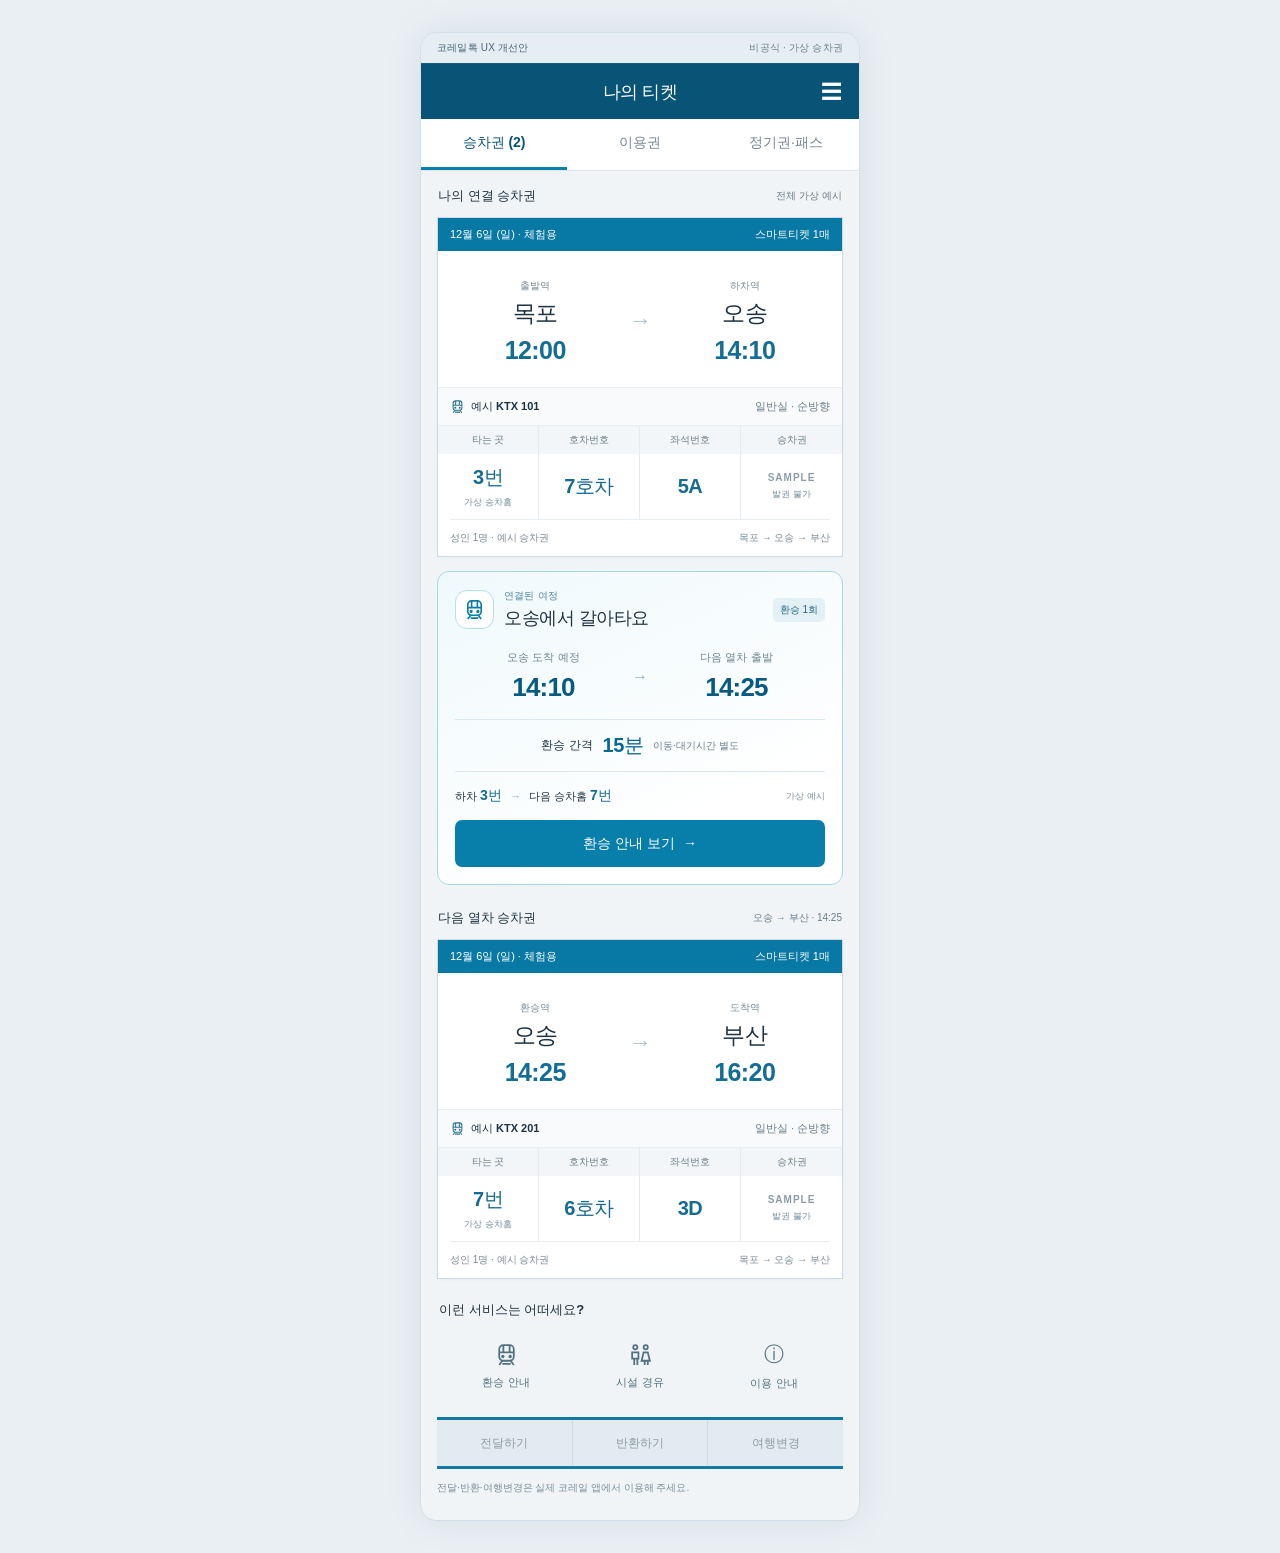
==== commit 2ef58b29: "Open mobile prototype from Pages home" ====
--- a/index.html
+++ b/index.html
@@ -2,33 +2,35 @@
 <html lang="ko">
 <head>
   <meta charset="utf-8">
+  <meta http-equiv="refresh" content="0; url=mobile/">
   <meta name="viewport" content="width=device-width, initial-scale=1">
   <meta name="theme-color" content="#184de4">
   <title>이음 · 환승을 한눈에</title>
-  <link rel="stylesheet" href="styles.css?v=20261111-unslop">
+  <link rel="stylesheet" href="styles.css?v=20261111-topdown">
 </head>
 <body>
   <a class="skip-link" href="#main">본문으로 건너뛰기</a>
   <div class="app-shell">
     <aside class="sidebar">
-      <a class="brand" href="#search" aria-label="이음 여정 찾기 홈">
+      <a class="brand" href="#demo" aria-label="이음 내 여정 홈">
         <span class="brand-mark" aria-hidden="true">↗</span><span>이음<span class="brand-dot">.</span></span>
       </a>
-      <p class="brand-description">복잡한 환승도<br>한눈에, 차분하게.</p>
+      <p class="brand-description">오송역 환승 도보 길찾기와<br>시설 방문 시간 계산.</p>
       <nav class="navigation" aria-label="주요 메뉴">
-        <a href="#search" data-nav="search"><span aria-hidden="true">⌕</span> 여정 찾기</a>
-        <a href="#journey" data-nav="journey"><img class="train-nav-icon" src="assets/train.svg" alt="" width="36" height="18"> 내 여정</a>
+        <a href="#demo" data-nav="demo"><img class="train-nav-icon" src="assets/train.svg" alt="" width="36" height="18"> 환승 도보 길찾기</a>
+        <a href="#facilities" data-nav="facilities"><span aria-hidden="true">⌖</span> 층별 지도·시설 사진</a>
+        <a href="#search" data-nav="search"><span aria-hidden="true">⌕</span> 다른 여정 시간표</a>
       </nav>
-      <div class="sidebar-footer"><span class="small-label">사용자 경험 연구</span><p>환승정보 UX 개선 프로젝트</p><span class="project-tag">HCI 08 · 비공식 수업용</span></div>
+      <div class="sidebar-footer"><span class="small-label">HUMAN–COMPUTER INTERACTION</span><p>환승정보 UX 개선 프로젝트</p><span class="project-tag">HCI 08 · 비공식 수업용</span></div>
     </aside>
     <div class="workspace">
-      <header class="topbar"><span>열차와 환승을 잇다</span><span class="prototype-label"><i aria-hidden="true"></i> 인터랙티브 프로토타입</span></header>
+      <header class="topbar"><span>RAIL TRANSFER, REIMAGINED</span><span class="prototype-label"><i aria-hidden="true"></i> 인터랙티브 프로토타입</span></header>
       <main id="main" tabindex="-1"></main>
       <footer class="page-footer"><span>이음 · 환승정보를 연결하는 작은 실험</span><span>실시간 운행·예매 서비스는 제공하지 않습니다.</span></footer>
     </div>
   </div>
   <div id="announcements" class="sr-only" role="status" aria-live="polite" aria-atomic="true"></div>
   <noscript><p>이 프로토타입은 JavaScript를 켜야 사용할 수 있습니다.</p></noscript>
-  <script type="module" src="app.mjs?v=20261111-unslop"></script>
+  <script type="module" src="app.mjs?v=20261111-topdown"></script>
 </body>
 </html>
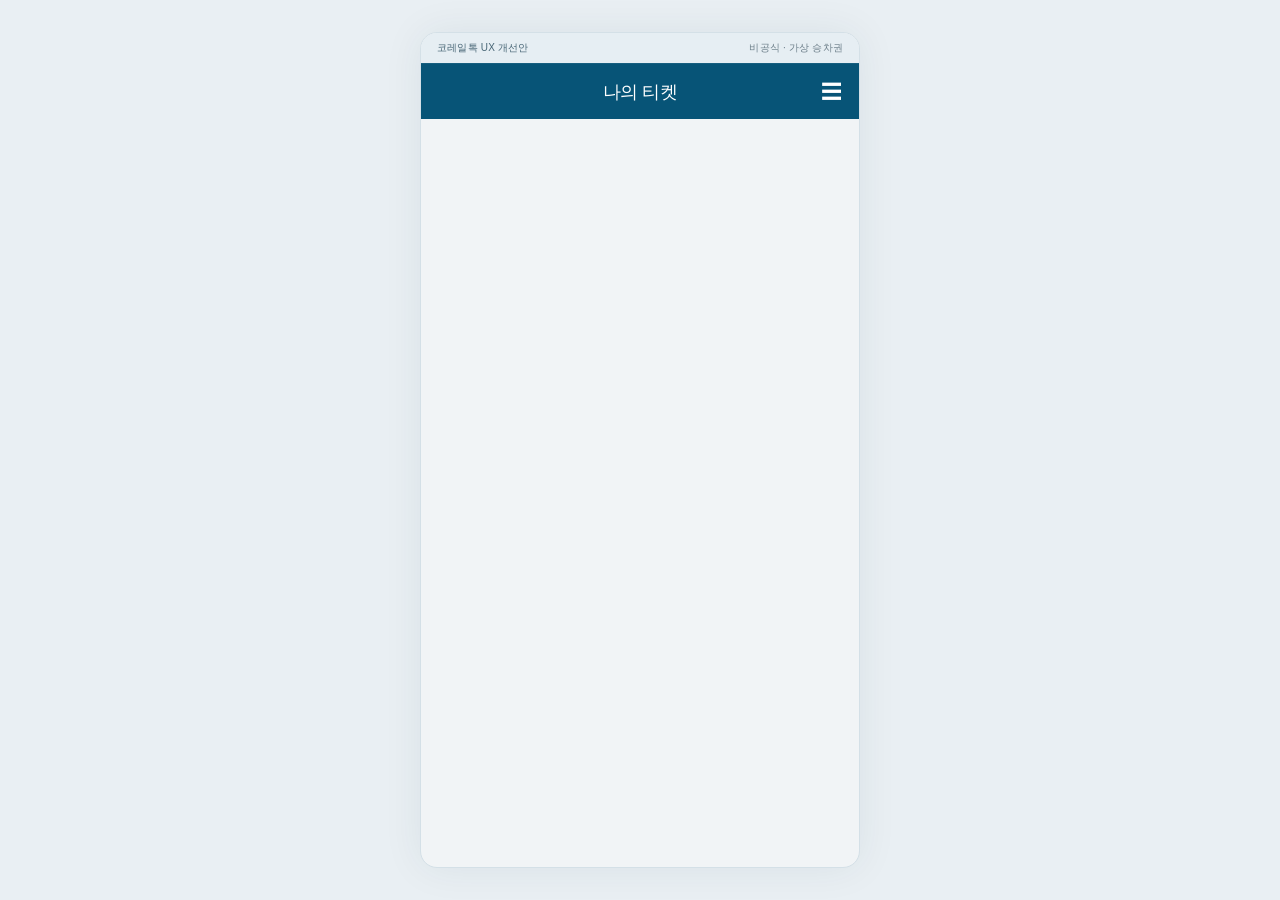
==== commit 24b8c644: "Remove legacy desktop prototype and keep mobile entry" ====
--- a/index.html
+++ b/index.html
@@ -2,35 +2,11 @@
 <html lang="ko">
 <head>
   <meta charset="utf-8">
+  <meta name="viewport" content="width=device-width, initial-scale=1">
   <meta http-equiv="refresh" content="0; url=mobile/">
-  <meta name="viewport" content="width=device-width, initial-scale=1">
-  <meta name="theme-color" content="#184de4">
-  <title>이음 · 환승을 한눈에</title>
-  <link rel="stylesheet" href="styles.css?v=20261111-topdown">
+  <title>나의 티켓 · 환승 안내</title>
 </head>
 <body>
-  <a class="skip-link" href="#main">본문으로 건너뛰기</a>
-  <div class="app-shell">
-    <aside class="sidebar">
-      <a class="brand" href="#demo" aria-label="이음 내 여정 홈">
-        <span class="brand-mark" aria-hidden="true">↗</span><span>이음<span class="brand-dot">.</span></span>
-      </a>
-      <p class="brand-description">오송역 환승 도보 길찾기와<br>시설 방문 시간 계산.</p>
-      <nav class="navigation" aria-label="주요 메뉴">
-        <a href="#demo" data-nav="demo"><img class="train-nav-icon" src="assets/train.svg" alt="" width="36" height="18"> 환승 도보 길찾기</a>
-        <a href="#facilities" data-nav="facilities"><span aria-hidden="true">⌖</span> 층별 지도·시설 사진</a>
-        <a href="#search" data-nav="search"><span aria-hidden="true">⌕</span> 다른 여정 시간표</a>
-      </nav>
-      <div class="sidebar-footer"><span class="small-label">HUMAN–COMPUTER INTERACTION</span><p>환승정보 UX 개선 프로젝트</p><span class="project-tag">HCI 08 · 비공식 수업용</span></div>
-    </aside>
-    <div class="workspace">
-      <header class="topbar"><span>RAIL TRANSFER, REIMAGINED</span><span class="prototype-label"><i aria-hidden="true"></i> 인터랙티브 프로토타입</span></header>
-      <main id="main" tabindex="-1"></main>
-      <footer class="page-footer"><span>이음 · 환승정보를 연결하는 작은 실험</span><span>실시간 운행·예매 서비스는 제공하지 않습니다.</span></footer>
-    </div>
-  </div>
-  <div id="announcements" class="sr-only" role="status" aria-live="polite" aria-atomic="true"></div>
-  <noscript><p>이 프로토타입은 JavaScript를 켜야 사용할 수 있습니다.</p></noscript>
-  <script type="module" src="app.mjs?v=20261111-topdown"></script>
+  <a href="mobile/">모바일 승차권 열기</a>
 </body>
 </html>
